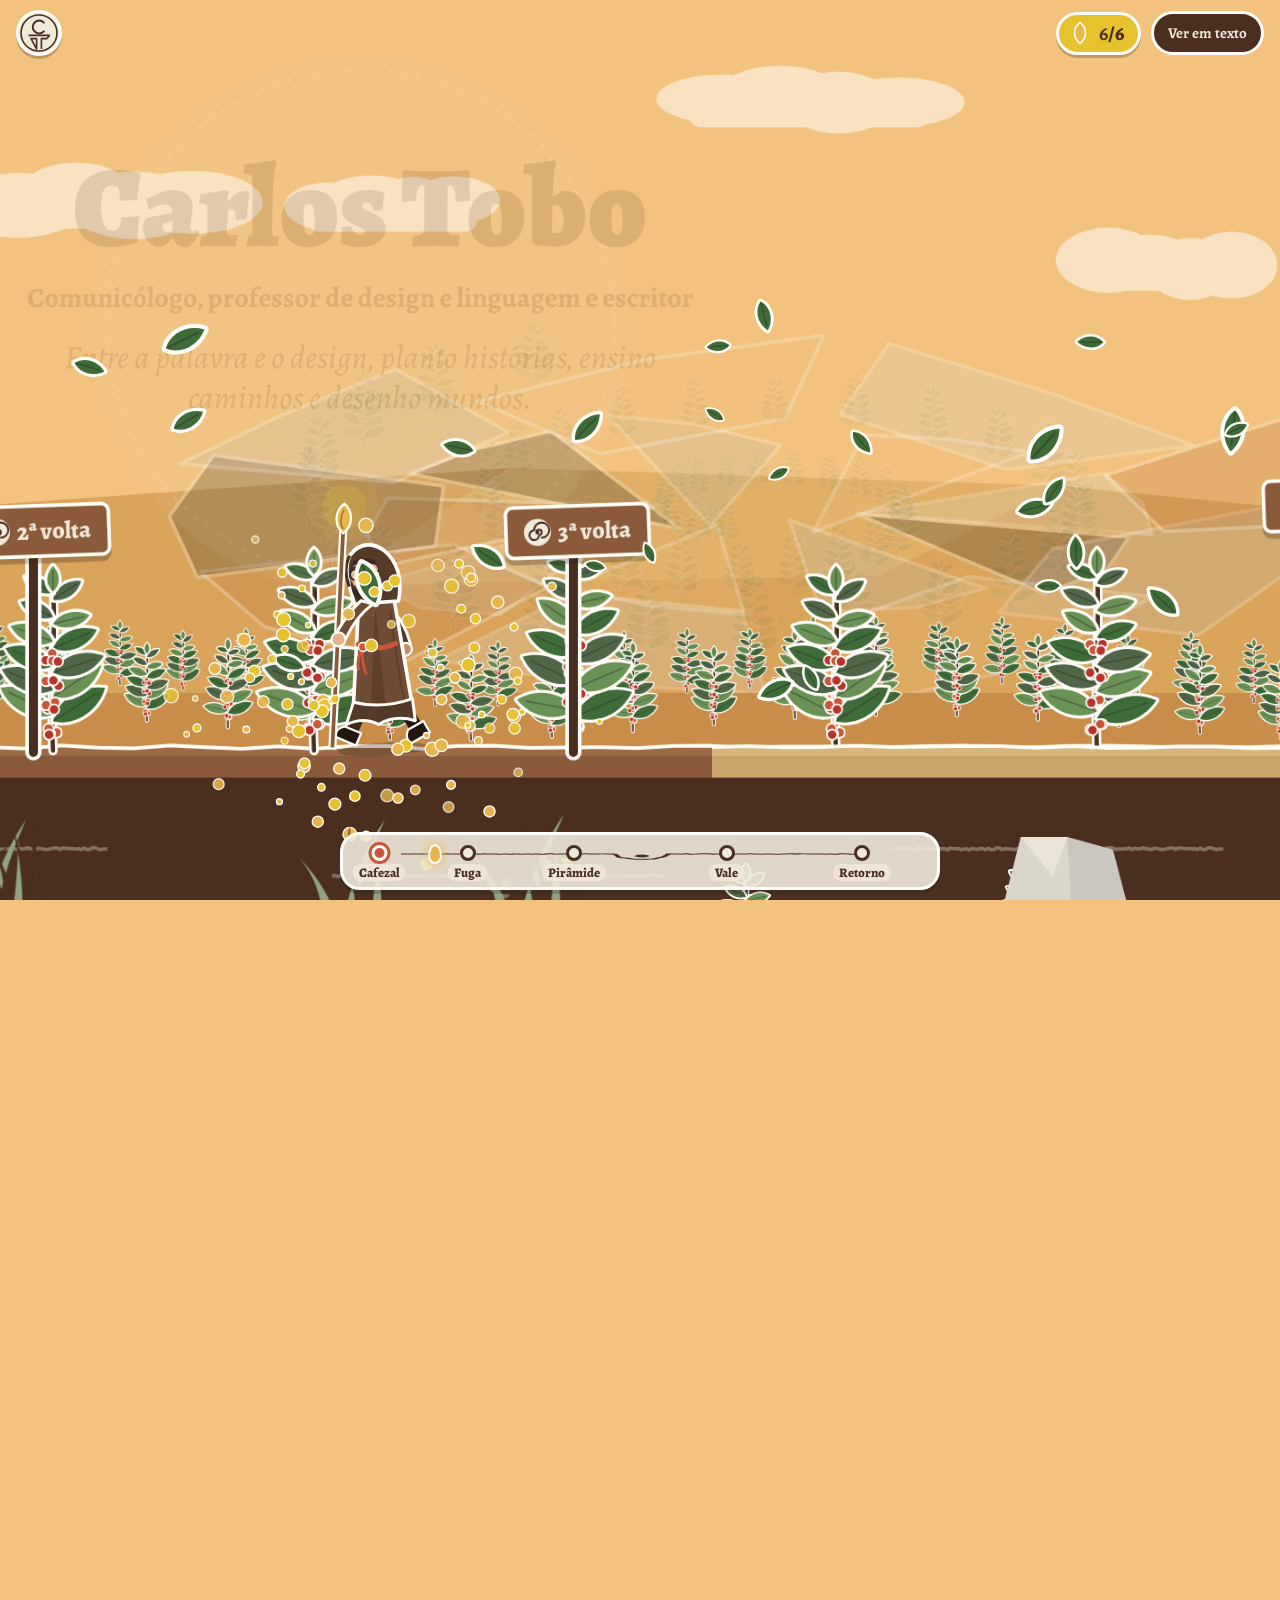
==== index.html @ 2c95c68e "Currículo interativo: A Travessia do Curador Co-Authored-By: Claude Opus 5.5 <noreply@anthropic.com>" ====
<!doctype html>
<html lang="pt-BR">
<head>
<meta charset="utf-8">
<meta name="viewport" content="width=device-width, initial-scale=1, viewport-fit=cover">
<title>Carlos Tobo · A Travessia do Curador</title>
<meta name="description" content="Currículo interativo de Carlos Tobo, comunicólogo, professor de design e linguagem e escritor. Role para atravessar o mundo de O Curador de Sementes.">
<meta property="og:title" content="Carlos Tobo · A Travessia do Curador">
<meta property="og:description" content="Entre a palavra e o design, planto histórias, ensino caminhos e desenho mundos.">
<meta property="og:image" content="img/marca/livro-capa.png">
<meta name="theme-color" content="#F2C27E">
<link rel="icon" href="data:image/svg+xml,%3Csvg xmlns='http://www.w3.org/2000/svg' viewBox='0 0 100 100'%3E%3Ccircle cx='50' cy='50' r='46' fill='%23F1E9DA' stroke='%234A2F20' stroke-width='5'/%3E%3Cpath d='M62 24 A16 16 0 1 0 62 46' fill='none' stroke='%234A2F20' stroke-width='6' stroke-linecap='round'/%3E%3Cpath d='M24 56 L76 56 L70 64 L56 64 L56 90 M44 90 L44 64 L30 64 Z' fill='none' stroke='%234A2F20' stroke-width='5' stroke-linejoin='round'/%3E%3C/svg%3E">
<link rel="preload" href="fontes/Alegreya.ttf" as="font" type="font/ttf" crossorigin>
<link rel="stylesheet" href="css/style.css">
</head>
<body>
<a class="pular" href="texto.html">Pular para a versão em texto do currículo</a>
<div id="defs"></div>

<div id="palco">
  <div class="camada" id="c-nuvens" aria-hidden="true"></div>
  <div class="camada" id="c-espiral" aria-hidden="true"></div>
  <div class="camada" id="c-longe" aria-hidden="true"></div>
  <div class="camada" id="c-ceu-info"></div>
  <div class="camada" id="c-meio" aria-hidden="true"></div>
  <div class="camada" id="c-borboletas" aria-hidden="true"></div>
  <div class="camada" id="c-chao" aria-hidden="true"></div>
  <div class="camada" id="c-info"></div>
  <div id="eremita-caixa" role="img" aria-label="O Eremita: Carlos de capa, barba, óculos e cajado com uma semente que brilha"></div>
  <svg id="particulas" aria-hidden="true" preserveAspectRatio="xMinYMin meet"></svg>
  <div class="camada" id="c-frente" aria-hidden="true"></div>
</div>

<header id="hud">
  <a href="#" id="marca" aria-label="Voltar ao início do caminho"></a>
  <div class="hud-dir">
    <div id="contador" role="status" aria-label="Sementes colhidas: 0 de 6">
      <svg viewBox="0 0 100 100" aria-hidden="true"><path d="M50 10 C76 28 80 66 50 90 C20 66 24 28 50 10Z" fill="#E8B54A" stroke="#fff" stroke-width="6"/></svg>
      <span><b id="cont-n">0</b>/6</span>
    </div>
    <button id="btn-animacao" hidden>Ligar animações</button>
    <a id="btn-texto" href="texto.html">Ver em texto</a>
  </div>
</header>

<div id="placa-fase" aria-hidden="true"><small>Fase 1</small><strong>Cafezal Infinito</strong></div>

<div id="dica" aria-hidden="true">
  <span class="dica-mouse"><span></span></span>
  <span class="dica-texto">role para caminhar</span>
</div>

<nav id="mapa" aria-label="Regiões do caminho">
  <div class="trilho">
    <svg class="mapa-linha" viewBox="0 0 519 94" preserveAspectRatio="none" aria-hidden="true"><use href="#glifo"/></svg>
    <div id="mapa-pontos"></div>
    <span id="mapa-eremita" aria-hidden="true"></span>
  </div>
</nav>

<div id="rolagem"></div>

<dialog id="painel" aria-labelledby="painel-titulo">
  <button class="fechar" aria-label="Fechar">×</button>
  <div id="painel-conteudo"></div>
</dialog>

<noscript><p class="sem-js">Este currículo interativo precisa de JavaScript. <a href="texto.html">Veja a versão em texto</a>.</p></noscript>
<script src="js/vendor/gsap.min.js"></script>
<script type="module" src="js/main.js"></script>
</body>
</html>
---- css/style.css ----
@font-face { font-family: 'Alegreya'; src: url('../fontes/Alegreya.ttf') format('truetype'); font-weight: 400 900; font-display: swap; }
@font-face { font-family: 'Alegreya'; src: url('../fontes/Alegreya-Italic.ttf') format('truetype'); font-weight: 400 900; font-style: italic; font-display: swap; }

:root {
  --terra: #4A2F20; --terra-esc: #2E1D14; --terracota: #C8553A; --osso: #F1E9DA; --salvia: #8FA37E;
  --salvia-esc: #4F6647; --dourado: #E8B54A; --amarelo: #E5C22E; --carvao: #2B2A28; --branco: #FFFDF8; --roxo: #4B2A5A;
  --sombra: 0 6px 0 rgba(46, 29, 20, .28);
  color-scheme: light;
}
* { box-sizing: border-box; }
html { scroll-behavior: auto; }
body { margin: 0; background: #F2C27E; color: var(--terra); font-family: 'Alegreya', Georgia, serif; overflow-x: hidden; -webkit-font-smoothing: antialiased; }
button { font: inherit; color: inherit; }

.pular { position: fixed; left: 12px; top: -60px; z-index: 50; background: var(--terra); color: var(--osso); padding: 10px 14px; border-radius: 10px; }
.pular:focus { top: 12px; }

/* ---------- palco e camadas ---------- */
#palco { position: fixed; inset: 0; overflow: hidden; }
.camada { position: absolute; inset: 0; pointer-events: none; }
.camada .interno { position: absolute; left: 0; top: 0; width: 1px; height: 1000px; transform-origin: 0 0; will-change: transform; }
.pedaco { position: absolute; top: 0; height: 1000px; overflow: visible; }
#c-info, #c-ceu-info { z-index: 2; }
#eremita-caixa { position: absolute; z-index: 3; pointer-events: none; }
#eremita-caixa svg { width: 100%; height: 100%; overflow: visible; }
#particulas { position: absolute; inset: 0; width: 100%; height: 100%; z-index: 4; pointer-events: none; overflow: visible; }
#c-frente { z-index: 5; }
#rolagem { width: 1px; }

.svg-ano { font-family: 'Alegreya', serif; font-weight: 800; }
.svg-texto { font-family: 'Alegreya', serif; font-weight: 700; }
.agua { animation: escorre .8s linear infinite; }
@keyframes escorre { to { stroke-dashoffset: -46; } }
.reflexo { animation: brilha 3s ease-in-out infinite alternate; }
@keyframes brilha { from { opacity: .4; } to { opacity: 1; } }
.sem-halo { animation: pulsa 1.6s ease-in-out infinite; transform-box: fill-box; transform-origin: center; }
@keyframes pulsa { 50% { transform: scale(1.35); opacity: .12; } }

/* ---------- itens do mundo (em unidades: 1px aqui = 1/1000 da altura da tela) ---------- */
.item { position: absolute; pointer-events: auto; text-align: center; display: flex; flex-direction: column; align-items: center; gap: 6px; }
.item strong { font-weight: 800; }
.local { font-style: italic; font-size: 19px; opacity: .85; }

.abertura { pointer-events: none; gap: 0; }
.abertura .nome { margin: 0; font-size: 128px; line-height: .95; font-weight: 900; letter-spacing: -1px; color: var(--terra); }
.abertura .titulo { margin: 18px 0 0; font-size: 31px; font-weight: 700; color: var(--terra); max-width: 760px; }
.abertura .frase { margin: 22px 0 0; font-size: 36px; font-style: italic; line-height: 1.25; max-width: 700px; }
.abertura .pal { display: inline-block; }
.abertura.estreito .nome { font-size: 84px; }
.abertura.estreito .titulo { font-size: 25px; }
.abertura.estreito .frase { font-size: 27px; }

.tabua { display: inline-flex; align-items: center; gap: 8px; background: #8A5A3A; color: var(--osso); border: 4px solid var(--branco); border-radius: 10px; padding: 8px 18px; font-size: 27px; font-weight: 800; box-shadow: var(--sombra); transform: rotate(-2deg); }
.tabua .ico { width: 30px; height: 30px; background: var(--osso); border-radius: 50%; }
.legenda { display: inline-flex; align-items: center; gap: 8px; background: rgba(255, 253, 248, .75); border-radius: 30px; padding: 6px 14px; font-size: 19px; font-weight: 700; }
.legenda .ico { width: 38px; height: 30px; }

.rot-hab { gap: 2px; }
.rot-hab strong { font-size: 23px; line-height: 1.1; background: var(--osso); border: 3px solid var(--branco); border-radius: 14px; padding: 6px 12px; box-shadow: var(--sombra); }
.nivel { font-size: 40px; font-weight: 900; color: var(--terracota); line-height: 1; -webkit-text-stroke: 1px var(--branco); }
.nivel small { font-size: 20px; color: var(--terra); }
.etiqueta { background: var(--amarelo); color: var(--terra); font-size: 17px; font-weight: 800; padding: 4px 10px; border-radius: 20px; border: 3px solid var(--branco); transform: rotate(5deg); display: inline-block; }

.cartao-tempo { position: relative; display: flex; flex-direction: column; gap: 2px; width: 100%; padding: 12px 18px 14px; background: var(--osso); border: 4px solid var(--branco); border-radius: 16px; box-shadow: var(--sombra); cursor: pointer; text-align: left; transition: transform .2s; }
.cartao-tempo:hover, .cartao-tempo:focus-visible { transform: translateY(-4px) rotate(-1deg); }
.cartao-tempo .tipo { font-size: 15px; font-weight: 800; text-transform: uppercase; letter-spacing: 2px; color: var(--terracota); }
.cartao-tempo.formacao .tipo { color: var(--salvia-esc); }
.cartao-tempo strong { font-size: 24px; line-height: 1.12; }
.cartao-tempo .mais { position: absolute; right: -14px; top: -14px; width: 38px; height: 38px; border-radius: 50%; background: var(--terracota); color: var(--branco); border: 3px solid var(--branco); font-size: 28px; font-weight: 800; line-height: 30px; text-align: center; }

.botao-bau { width: 200px; height: 110px; background: transparent; border: 0; cursor: pointer; display: flex; align-items: flex-end; justify-content: center; padding-bottom: 0; }
.botao-bau span { background: var(--terra); color: var(--osso); padding: 4px 12px; border-radius: 20px; border: 3px solid var(--branco); font-size: 19px; font-weight: 800; transform: translateY(46px); }
.botao-bau:hover span, .botao-bau:focus-visible span { background: var(--terracota); }
.rot-bau-titulo { opacity: 0; pointer-events: none; }
.titulo-bau { font-size: 32px; }

.rot-fruto { gap: 4px; }
.fruto { width: 160px; height: 160px; border-radius: 50%; padding: 0; border: 7px solid var(--branco); background: var(--osso); box-shadow: 0 8px 0 rgba(46, 29, 20, .25), 0 0 0 10px rgba(232, 181, 74, .35); cursor: pointer; overflow: hidden; transition: transform .2s; }
.fruto:hover, .fruto:focus-visible { transform: scale(1.06) rotate(-3deg); }
.fruto-img { display: block; width: 100%; height: 100%; }
.fruto img { width: 100%; height: 100%; object-fit: cover; display: block; }
.fruto-nome { font-size: 24px; line-height: 1.1; background: var(--osso); padding: 4px 12px; border-radius: 12px; border: 3px solid var(--branco); }
.rot-fruto .local { background: rgba(255, 253, 248, .7); padding: 1px 10px; border-radius: 10px; }

.titulo-canteiro { font-size: 24px; background: var(--osso); padding: 6px 14px; border-radius: 14px; border: 3px solid var(--branco); box-shadow: var(--sombra); }

.final { display: flex; gap: 34px; align-items: center; text-align: left; }
.final-estreito { flex-direction: column; gap: 14px; text-align: center; }
.capa-livro { border: 6px solid var(--branco); border-radius: 6px; box-shadow: 0 14px 0 rgba(46, 29, 20, .3); transform: rotate(-3deg); }
.final-texto { display: flex; flex-direction: column; gap: 12px; }
.final-estreito .final-texto { align-items: stretch; width: 100%; gap: 9px; }
.frase-livro { margin: 0 0 4px; font-size: 27px; font-style: italic; font-weight: 700; line-height: 1.2; }
.final-estreito .frase-livro { font-size: 21px; }
.final-estreito { gap: 10px; }
.cta { display: flex; align-items: center; gap: 12px; min-height: 58px; padding: 8px 20px 8px 12px; background: var(--terracota); color: var(--branco); text-decoration: none; border: 4px solid var(--branco); border-radius: 16px; box-shadow: var(--sombra); font-size: 23px; font-weight: 800; line-height: 1.05; transition: transform .2s, background .2s; }
.cta svg { width: 38px; height: 38px; flex: none; }
.cta small { display: block; font-size: 16px; font-weight: 600; font-style: italic; opacity: .9; }
.cta:hover, .cta:focus-visible { transform: translateY(-3px) rotate(-1deg); background: #A9432B; }
.cta-insta { background: var(--roxo); }
.cta-insta:hover, .cta-insta:focus-visible { background: #3A1F47; }
.final-estreito .cta { min-height: 54px; font-size: 21px; }

.item button:focus-visible, .item a:focus-visible, #hud a:focus-visible, #mapa button:focus-visible { outline: 4px solid var(--roxo); outline-offset: 4px; }

/* ---------- HUD (em pixels reais) ---------- */
#hud { position: fixed; top: 0; left: 0; right: 0; z-index: 10; display: flex; justify-content: space-between; align-items: center; padding: max(10px, env(safe-area-inset-top)) 16px 10px; pointer-events: none; }
#hud > * { pointer-events: auto; }
#marca { width: 46px; height: 46px; display: block; background: var(--osso); border-radius: 50%; border: 3px solid var(--branco); box-shadow: 0 3px 0 rgba(46, 29, 20, .25); }
#marca svg { width: 100%; height: 100%; display: block; }
.hud-dir { display: flex; gap: 10px; align-items: center; }
#contador { display: flex; align-items: center; gap: 6px; background: var(--osso); border: 3px solid var(--branco); border-radius: 30px; padding: 5px 14px 5px 8px; font-size: 20px; font-weight: 800; box-shadow: 0 3px 0 rgba(46, 29, 20, .25); }
#contador svg { width: 26px; height: 26px; }
#contador.completo { background: var(--amarelo); }
#btn-texto { background: var(--terra); color: var(--osso); text-decoration: none; font-weight: 700; font-size: 15px; padding: 9px 14px; border-radius: 30px; border: 3px solid var(--branco); }
#btn-texto:hover { background: var(--terracota); }
#btn-animacao { background: var(--osso); color: var(--terra); font-weight: 700; font-size: 14px; padding: 8px 12px; border-radius: 30px; border: 3px solid var(--branco); cursor: pointer; }
#btn-animacao:hover { background: var(--amarelo); }
#btn-animacao[hidden] { display: none; }
@media (max-width: 560px) { #btn-animacao { font-size: 12px; padding: 7px 9px; } }

#placa-fase { position: fixed; z-index: 9; top: 72px; left: 50%; translate: -50% 0; background: var(--osso); border: 4px solid var(--branco); border-radius: 14px; padding: 8px 22px; text-align: center; box-shadow: var(--sombra); opacity: 0; pointer-events: none; display: flex; flex-direction: column; }
#placa-fase small { font-size: 14px; text-transform: uppercase; letter-spacing: 3px; font-weight: 800; color: var(--terracota); }
#placa-fase strong { font-size: 24px; font-weight: 900; white-space: nowrap; }

#dica { position: fixed; z-index: 9; left: 50%; bottom: 92px; translate: -50% 0; display: flex; align-items: center; gap: 10px; background: rgba(241, 233, 218, .92); border: 3px solid var(--branco); border-radius: 30px; padding: 8px 16px; font-weight: 700; font-size: 17px; transition: opacity .5s; }
.rolou #dica { opacity: 0; pointer-events: none; }
.dica-mouse { width: 22px; height: 34px; border: 3px solid var(--terra); border-radius: 12px; position: relative; }
.dica-mouse span { position: absolute; left: 50%; top: 5px; width: 4px; height: 8px; margin-left: -2px; background: var(--terracota); border-radius: 2px; animation: roda 1.4s ease-in-out infinite; }
@keyframes roda { 60% { transform: translateY(10px); opacity: 0; } }
@media (pointer: coarse) {
  .dica-mouse { border-radius: 50%; width: 26px; height: 26px; border-color: var(--terra); animation: dedo 1.4s ease-in-out infinite; }
  .dica-mouse span { display: none; }
  .dica-texto::after { content: ''; }
}
@keyframes dedo { 50% { transform: translateY(-10px); } }

#mapa { position: fixed; z-index: 10; left: 50%; bottom: max(10px, env(safe-area-inset-bottom)); translate: -50% 0; width: min(600px, calc(100vw - 24px)); height: 58px; background: rgba(241, 233, 218, .9); border: 3px solid var(--branco); border-radius: 20px; box-shadow: 0 4px 0 rgba(46, 29, 20, .22); }
#mapa .trilho { position: absolute; left: 36px; right: 36px; top: 6px; bottom: 0; }
.mapa-linha { position: absolute; left: 0; right: 0; top: 4px; width: 100%; height: 18px; color: var(--terra); }
#mapa-pontos { position: absolute; inset: 0; }
.ponto { position: absolute; top: 0; translate: -50% 0; background: none; border: 0; padding: 4px 2px; cursor: pointer; display: flex; flex-direction: column; align-items: center; gap: 3px; min-width: 44px; }
.bolinha { width: 16px; height: 16px; border-radius: 50%; background: var(--osso); border: 3px solid var(--terra); }
.ponto.atual .bolinha { background: var(--terracota); border-color: var(--branco); box-shadow: 0 0 0 3px var(--terracota); }
.nome-ponto { font-size: 13px; font-weight: 800; background: rgba(241, 233, 218, .85); padding: 0 6px; border-radius: 8px; }
#mapa-eremita { position: absolute; top: 3px; width: 14px; height: 20px; margin-left: -7px; background: var(--dourado); border: 2px solid var(--branco); border-radius: 50% 50% 50% 50% / 60% 60% 40% 40%; pointer-events: none; box-shadow: 0 0 10px var(--dourado); }

/* ---------- painel ---------- */
dialog#painel { width: min(760px, 94vw); max-height: 88vh; padding: 26px 24px 28px; border: 6px solid var(--branco); border-radius: 20px; background: var(--osso); color: var(--terra); box-shadow: 0 14px 0 rgba(46, 29, 20, .35); overflow: auto; }
dialog#painel::backdrop { background: rgba(46, 29, 20, .62); }
.fechar { position: sticky; top: 0; float: right; width: 46px; height: 46px; border-radius: 50%; background: var(--terra); color: var(--osso); border: 3px solid var(--branco); font-size: 30px; line-height: 1; cursor: pointer; margin: -10px -8px 0 10px; z-index: 2; }
.fechar:hover, .fechar:focus-visible { background: var(--terracota); outline: none; box-shadow: 0 0 0 3px var(--roxo); }
.painel-cat { margin: 0; font-size: 14px; font-weight: 800; text-transform: uppercase; letter-spacing: 2px; color: var(--terracota); }
#painel h2 { margin: 4px 0 10px; font-size: clamp(26px, 5vw, 36px); line-height: 1.08; font-weight: 900; }
.painel-local { margin: -4px 0 12px; font-style: italic; font-size: 19px; }
.painel-texto { font-size: 19px; line-height: 1.45; }
.painel-lista { padding-left: 20px; font-size: 18px; line-height: 1.45; }
.painel-lista li { margin-bottom: 6px; }
.galeria-grande { margin: 8px 0 10px; background: var(--terra); border-radius: 12px; overflow: hidden; border: 4px solid var(--branco); display: flex; justify-content: center; }
.galeria-grande img { width: 100%; max-height: 52vh; object-fit: contain; display: block; }
.galeria-grande.vertical img { width: auto; max-width: 100%; }
.galeria-grande.janela { border: 10px solid var(--carvao); box-shadow: inset 0 0 0 4px var(--branco); border-radius: 18px; }
.galeria-mini { display: flex; gap: 8px; flex-wrap: wrap; }
.galeria-mini button { width: 74px; height: 56px; padding: 0; border: 3px solid var(--branco); border-radius: 8px; overflow: hidden; cursor: pointer; opacity: .65; background: var(--terra); }
.galeria-mini button[aria-pressed="true"], .galeria-mini button:hover { opacity: 1; box-shadow: 0 0 0 3px var(--terracota); }
.galeria-mini img { width: 100%; height: 100%; object-fit: cover; display: block; }
#painel .cta { display: inline-flex; margin-top: 4px; font-size: 20px; }

.barras { display: flex; flex-direction: column; gap: 9px; margin: 10px 0 4px; }
.barra { display: grid; grid-template-columns: minmax(150px, 210px) 1fr auto; gap: 10px; align-items: center; font-size: 16px; font-weight: 700; }
.barra-nome { display: flex; align-items: center; gap: 6px; }
.barra-nome svg { width: 26px; height: 26px; flex: none; }
.barra-trilho { height: 16px; background: rgba(74, 47, 32, .12); border-radius: 10px; overflow: hidden; }
.barra-valor { display: block; height: 100%; border-radius: 10px; }
.barra-num { font-weight: 900; font-size: 18px; min-width: 70px; }
.barra-num small { font-weight: 600; font-size: 13px; margin-left: 6px; opacity: .8; }
.nota-barras { font-size: 14px; font-style: italic; opacity: .8; margin: 2px 0 16px; }
.periodo { border-top: 2px dashed rgba(74, 47, 32, .3); padding: 10px 0; }
.periodo summary { cursor: pointer; font-size: 18px; }
.periodo summary span { opacity: .7; }
.periodo ul { list-style: none; padding: 0; margin: 10px 0 0; display: flex; flex-direction: column; gap: 6px; font-size: 16px; }
.periodo li { display: flex; gap: 8px; align-items: baseline; flex-wrap: wrap; }
.periodo li small { opacity: .7; font-style: italic; }
.ponto-area { width: 11px; height: 11px; border-radius: 50%; flex: none; border: 2px solid var(--branco); transform: translateY(1px); }
@media (max-width: 560px) {
  .barra { grid-template-columns: 1fr auto; }
  .barra-trilho { grid-column: 1 / -1; grid-row: 2; }
  #btn-texto { font-size: 13px; padding: 8px 11px; }
  #placa-fase strong { font-size: 20px; }
}

.sem-js { position: fixed; inset: auto 16px 16px; background: var(--osso); padding: 16px; border-radius: 12px; z-index: 99; }

/* a classe .reduzido vem do JS: segue o sistema, ou a escolha feita no botão do HUD */
.reduzido .agua, .reduzido .reflexo, .reduzido .sem-halo, .reduzido .dica-mouse, .reduzido .dica-mouse span { animation: none; }
.reduzido .cartao-tempo, .reduzido .fruto, .reduzido .cta { transition: none; }
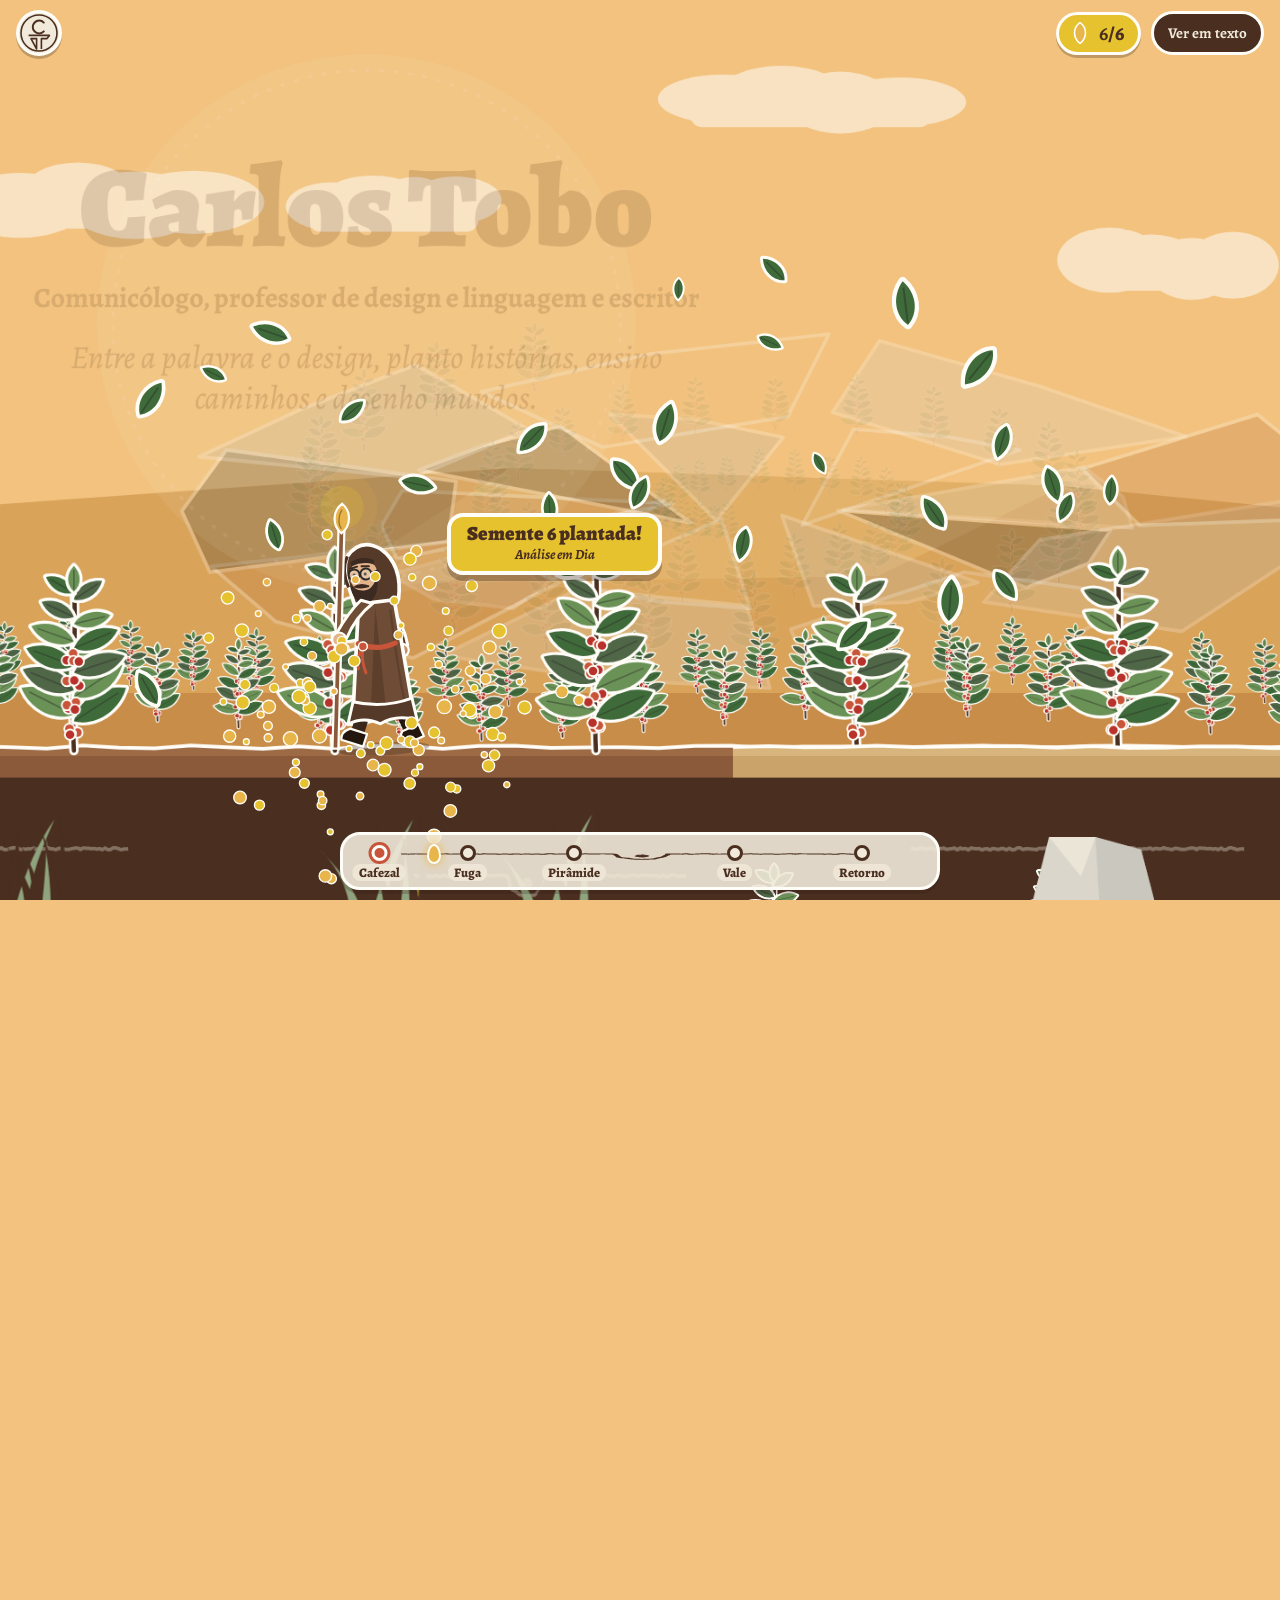
==== commit 88524c35: "Carrossel nos projetos, cursos no baú, avisos de sementes e formulário - Insígnias do baú mostram os" ====
--- a/index.html
+++ b/index.html
@@ -60,6 +60,8 @@
 
 <div id="rolagem"></div>
 
+<div id="tip-cursos" role="tooltip" hidden></div>
+
 <dialog id="painel" aria-labelledby="painel-titulo">
   <button class="fechar" aria-label="Fechar">×</button>
   <div id="painel-conteudo"></div>
--- a/css/style.css
+++ b/css/style.css
@@ -98,7 +98,26 @@
 .cta:hover, .cta:focus-visible { transform: translateY(-3px) rotate(-1deg); background: #A9432B; }
 .cta-insta { background: var(--roxo); }
 .cta-insta:hover, .cta-insta:focus-visible { background: #3A1F47; }
-.final-estreito .cta { min-height: 54px; font-size: 21px; }
+.final-estreito .cta { min-height: 52px; font-size: 20px; padding-top: 5px; padding-bottom: 5px; }
+.final-estreito .final-texto { gap: 7px; }
+.final-estreito .cta { text-align: left; }
+.cta-msg[hidden] { display: none; }
+.cta-msg { background: var(--salvia-esc); cursor: pointer; text-align: left; font-family: inherit; }
+.cta-msg:hover, .cta-msg:focus-visible { background: #3B4E35; }
+
+/* ---------- formulário de mensagem ---------- */
+.form-contato { display: flex; flex-direction: column; gap: 12px; margin-top: 6px; }
+.form-contato label { display: flex; flex-direction: column; gap: 4px; font-weight: 800; font-size: 17px; }
+.form-contato label small { font-weight: 600; font-style: italic; opacity: .75; }
+.form-contato input, .form-contato textarea { font: inherit; font-size: 17px; font-weight: 400; color: var(--terra); background: var(--branco); border: 3px solid rgba(74, 47, 32, .25); border-radius: 12px; padding: 10px 12px; }
+.form-contato textarea { resize: vertical; min-height: 120px; }
+.form-contato input:focus, .form-contato textarea:focus { outline: none; border-color: var(--terracota); box-shadow: 0 0 0 3px rgba(200, 85, 58, .25); }
+.form-contato .cta { align-self: flex-start; border: 4px solid var(--branco); cursor: pointer; font-family: inherit; }
+.form-contato .cta:disabled { opacity: .6; cursor: wait; }
+.armadilha { position: absolute; left: -9999px; width: 1px; height: 1px; opacity: 0; }
+.form-status { margin: 0; min-height: 1.4em; font-size: 16px; font-weight: 700; }
+.form-status.ok { color: var(--salvia-esc); }
+.form-status.erro { color: #A9432B; }
 
 .item button:focus-visible, .item a:focus-visible, #hud a:focus-visible, #mapa button:focus-visible { outline: 4px solid var(--roxo); outline-offset: 4px; }
 
@@ -147,6 +166,14 @@
 /* ---------- painel ---------- */
 dialog#painel { width: min(760px, 94vw); max-height: 88vh; padding: 26px 24px 28px; border: 6px solid var(--branco); border-radius: 20px; background: var(--osso); color: var(--terra); box-shadow: 0 14px 0 rgba(46, 29, 20, .35); overflow: auto; }
 dialog#painel::backdrop { background: rgba(46, 29, 20, .62); }
+dialog#painel[open] { animation: abre-painel .35s cubic-bezier(.2, .8, .3, 1); }
+@keyframes abre-painel { from { opacity: 0; transform: translateY(30px) scale(.96); } }
+.reduzido dialog#painel[open] { animation: none; }
+
+/* aviso "Semente N plantada" que sobe quando o Eremita colhe */
+.aviso-semente { position: fixed; z-index: 8; left: 0; top: 0; pointer-events: none; display: flex; flex-direction: column; align-items: center; background: var(--amarelo); color: var(--terra); border: 4px solid var(--branco); border-radius: 16px; padding: 6px 16px 7px; box-shadow: 0 6px 0 rgba(46, 29, 20, .3); white-space: nowrap; }
+.aviso-semente strong { font-size: 20px; font-weight: 900; line-height: 1.1; }
+.aviso-semente span { font-size: 14px; font-style: italic; font-weight: 700; }
 .fechar { position: sticky; top: 0; float: right; width: 46px; height: 46px; border-radius: 50%; background: var(--terra); color: var(--osso); border: 3px solid var(--branco); font-size: 30px; line-height: 1; cursor: pointer; margin: -10px -8px 0 10px; z-index: 2; }
 .fechar:hover, .fechar:focus-visible { background: var(--terracota); outline: none; box-shadow: 0 0 0 3px var(--roxo); }
 .painel-cat { margin: 0; font-size: 14px; font-weight: 800; text-transform: uppercase; letter-spacing: 2px; color: var(--terracota); }
@@ -155,6 +182,46 @@
 .painel-texto { font-size: 19px; line-height: 1.45; }
 .painel-lista { padding-left: 20px; font-size: 18px; line-height: 1.45; }
 .painel-lista li { margin-bottom: 6px; }
+/* ---------- insígnias do baú e a dica com os cursos ---------- */
+.rot-insignia { visibility: hidden; }
+.insignia-btn { width: 92px; height: 92px; border-radius: 50%; border: 0; padding: 0; background: transparent; cursor: pointer; transition: transform .15s, box-shadow .15s; }
+.insignia-btn:hover, .insignia-btn:focus-visible { box-shadow: 0 0 0 6px var(--amarelo); transform: scale(1.04); outline: none; }
+#tip-cursos { position: fixed; left: 0; top: 0; z-index: 30; width: min(380px, calc(100vw - 20px)); max-height: 70vh; overflow: auto; background: var(--osso); color: var(--terra); border: 4px solid var(--branco); border-top: 10px solid var(--cor-area, var(--terracota)); border-radius: 14px; padding: 10px 14px 10px; box-shadow: 0 8px 0 rgba(46, 29, 20, .3); pointer-events: none; font-size: 14px; line-height: 1.3; }
+#tip-cursos[hidden] { display: none; }
+#tip-cursos strong { display: block; font-size: 18px; margin-bottom: 6px; }
+#tip-cursos strong span { color: var(--cor-area); }
+#tip-cursos ul { margin: 0; padding-left: 16px; }
+#tip-cursos li { margin-bottom: 3px; }
+#tip-cursos li small { margin-left: 5px; opacity: .65; font-style: italic; }
+#tip-cursos ul.duas { columns: 2; column-gap: 18px; font-size: 13px; }
+#tip-cursos ul.duas li { break-inside: avoid; }
+#tip-cursos em { display: block; margin-top: 6px; font-size: 12px; opacity: .75; }
+@media (min-width: 700px) { #tip-cursos:has(ul.duas) { width: min(560px, calc(100vw - 20px)); } }
+@media (max-width: 699px) { #tip-cursos ul.duas { columns: 1; } }
+.area-escolhida { background: rgba(255, 253, 248, .7); border-left: 8px solid var(--cor-area); border-radius: 10px; padding: 8px 14px; margin: 6px 0 14px; }
+.area-escolhida h3 { margin: 4px 0 6px; font-size: 22px; }
+.area-escolhida ul { margin: 0; padding-left: 18px; font-size: 16px; }
+.area-escolhida li small { margin-left: 6px; opacity: .7; font-style: italic; }
+
+/* ---------- carrossel dos projetos ---------- */
+.carrossel { margin: 8px 0 10px; border: 4px solid var(--branco); border-radius: 14px; overflow: hidden; background: var(--terra); }
+.carrossel.janela { border: 10px solid var(--carvao); box-shadow: inset 0 0 0 3px var(--branco); border-radius: 18px; }
+.carrossel-palco { position: relative; height: min(52vh, 440px); overflow: hidden; touch-action: pan-y; }
+.slide { position: absolute; inset: 0; margin: 0; opacity: 0; transition: opacity .9s ease; display: flex; align-items: center; justify-content: center; }
+.slide.ativo { opacity: 1; z-index: 1; }
+.slide-fundo { position: absolute; inset: -30px; background-size: cover; background-position: center; filter: blur(22px) brightness(.55); }
+.slide img { position: relative; max-width: 100%; max-height: 100%; width: auto; height: auto; object-fit: contain; display: block; transform: scale(1); transition: transform 5s ease-out; }
+.slide.ativo img { transform: scale(1.03); }
+.reduzido .slide, .reduzido .slide img { transition: none; }
+.reduzido .slide.ativo img { transform: none; }
+.carrossel-ant, .carrossel-prox { position: absolute; z-index: 3; top: 50%; translate: 0 -50%; width: 44px; height: 44px; border-radius: 50%; border: 3px solid var(--branco); background: rgba(46, 29, 20, .65); color: var(--osso); font-size: 30px; line-height: 1; cursor: pointer; opacity: .85; }
+.carrossel-ant { left: 10px; } .carrossel-prox { right: 10px; }
+.carrossel-ant:hover, .carrossel-prox:hover, .carrossel-ant:focus-visible, .carrossel-prox:focus-visible { background: var(--terracota); opacity: 1; outline: none; }
+.carrossel-contagem { position: absolute; z-index: 3; right: 12px; bottom: 10px; background: rgba(46, 29, 20, .7); color: var(--osso); font-size: 14px; font-weight: 700; padding: 2px 10px; border-radius: 12px; }
+.carrossel-barra { height: 5px; background: rgba(241, 233, 218, .25); }
+.carrossel-barra span { display: block; height: 100%; background: var(--dourado); transform-origin: 0 50%; transform: scaleX(0); }
+.pausado .carrossel-barra span { background: var(--pedra, #BDBCB5); }
+
 .galeria-grande { margin: 8px 0 10px; background: var(--terra); border-radius: 12px; overflow: hidden; border: 4px solid var(--branco); display: flex; justify-content: center; }
 .galeria-grande img { width: 100%; max-height: 52vh; object-fit: contain; display: block; }
 .galeria-grande.vertical img { width: auto; max-width: 100%; }
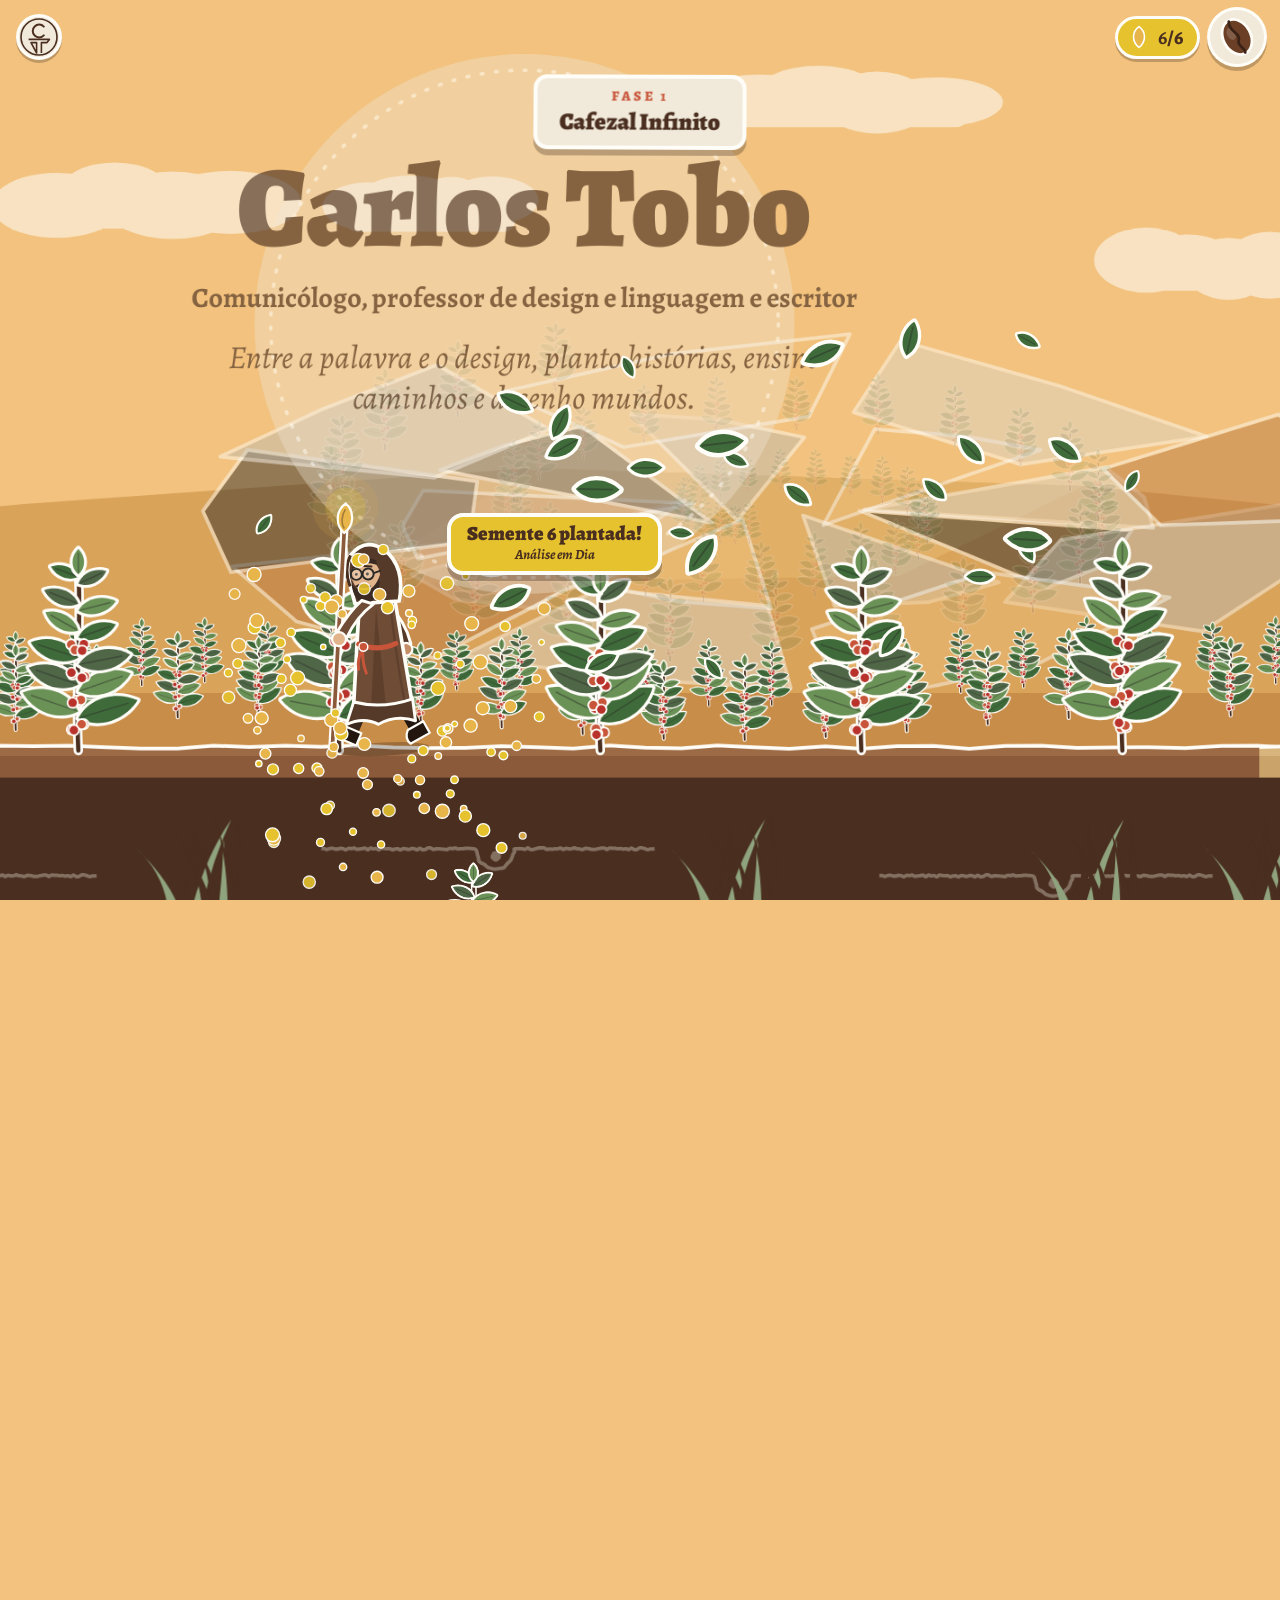
==== commit 3285b440: "Menu de grãos de café, xícara para voltar ao início e correções - Menu flutuante: um grão de café no" ====
--- a/index.html
+++ b/index.html
@@ -39,7 +39,12 @@
       <span><b id="cont-n">0</b>/6</span>
     </div>
     <button id="btn-animacao" hidden>Ligar animações</button>
-    <a id="btn-texto" href="texto.html">Ver em texto</a>
+    <nav id="menu-grao" aria-label="Seções do caminho">
+      <button id="grao-btn" aria-expanded="false" aria-controls="grao-lista" aria-label="Abrir menu de seções">
+        <svg viewBox="0 0 100 100" aria-hidden="true"><g transform="rotate(-28 50 50)"><ellipse cx="50" cy="50" rx="30" ry="40" fill="#6B3F26" stroke="#FFFDF8" stroke-width="6"/><ellipse cx="42" cy="38" rx="9" ry="14" fill="#fff" opacity=".16"/><path d="M50 12 C38 30 62 46 50 58 C40 68 56 80 50 88" fill="none" stroke="#3A2217" stroke-width="6" stroke-linecap="round"/></g></svg>
+      </button>
+      <ul id="grao-lista"></ul>
+    </nav>
   </div>
 </header>
 
@@ -49,14 +54,6 @@
   <span class="dica-mouse"><span></span></span>
   <span class="dica-texto">role para caminhar</span>
 </div>
-
-<nav id="mapa" aria-label="Regiões do caminho">
-  <div class="trilho">
-    <svg class="mapa-linha" viewBox="0 0 519 94" preserveAspectRatio="none" aria-hidden="true"><use href="#glifo"/></svg>
-    <div id="mapa-pontos"></div>
-    <span id="mapa-eremita" aria-hidden="true"></span>
-  </div>
-</nav>
 
 <div id="rolagem"></div>
 
--- a/css/style.css
+++ b/css/style.css
@@ -11,6 +11,20 @@
 html { scroll-behavior: auto; }
 body { margin: 0; background: #F2C27E; color: var(--terra); font-family: 'Alegreya', Georgia, serif; overflow-x: hidden; -webkit-font-smoothing: antialiased; }
 button { font: inherit; color: inherit; }
+
+/* ---------- barras de rolagem na identidade do site ---------- */
+html { scrollbar-color: var(--terracota) rgba(241, 233, 218, .6); }            /* Firefox */
+#painel, #tip-cursos, .texto-rolagem { scrollbar-color: var(--salvia-esc) rgba(74, 47, 32, .12); }
+::-webkit-scrollbar { width: 14px; height: 14px; }
+::-webkit-scrollbar-track { background: rgba(241, 233, 218, .55); border-radius: 10px; }
+::-webkit-scrollbar-thumb { background: var(--terracota); border: 3px solid var(--osso); border-radius: 10px; min-height: 48px; }
+::-webkit-scrollbar-thumb:hover { background: #A9432B; }
+::-webkit-scrollbar-thumb:active { background: var(--terra); }
+::-webkit-scrollbar-corner { background: transparent; }
+#painel::-webkit-scrollbar, #tip-cursos::-webkit-scrollbar { width: 12px; }
+#painel::-webkit-scrollbar-track, #tip-cursos::-webkit-scrollbar-track { background: rgba(74, 47, 32, .1); border-radius: 10px; margin: 14px 0; }
+#painel::-webkit-scrollbar-thumb, #tip-cursos::-webkit-scrollbar-thumb { background: var(--salvia-esc); border: 3px solid var(--osso); border-radius: 10px; }
+#painel::-webkit-scrollbar-thumb:hover, #tip-cursos::-webkit-scrollbar-thumb:hover { background: #3B4E35; }
 
 .pular { position: fixed; left: 12px; top: -60px; z-index: 50; background: var(--terra); color: var(--osso); padding: 10px 14px; border-radius: 10px; }
 .pular:focus { top: 12px; }
@@ -107,6 +121,22 @@
 
 /* ---------- formulário de mensagem ---------- */
 .form-contato { display: flex; flex-direction: column; gap: 12px; margin-top: 6px; }
+/* no cenário: cartão de papel osso preso na paisagem (tamanhos em unidades do mundo) */
+.rot-form { pointer-events: auto; }
+.form-final { width: 100%; margin: 0; gap: 10px; text-align: left; background: var(--osso); border: 5px solid var(--branco); border-radius: 18px; padding: 16px 20px 14px; box-shadow: 0 10px 0 rgba(46, 29, 20, .28); }
+.form-final h2 { margin: 0; font-size: 34px; line-height: 1; font-weight: 900; }
+.form-final .painel-cat { font-size: 15px; }
+.form-final .form-intro { margin: 0; font-size: 19px; font-style: italic; line-height: 1.3; }
+.form-final label { font-size: 19px; }
+.form-final input, .form-final textarea { font-size: 20px; padding: 8px 12px; }   /* 20 unidades: no celular fica >= 16px e o iPhone não dá zoom */
+.form-final textarea { min-height: 0; }
+.form-final .cta { font-size: 22px; min-height: 52px; }
+.form-final .form-status { font-size: 17px; }
+.form-final.estreito { padding: 12px 16px 10px; gap: 7px; }
+.form-final.estreito h2 { font-size: 30px; }
+.form-final.estreito label { font-size: 18px; gap: 2px; }
+.form-final.estreito input, .form-final.estreito textarea { padding: 6px 10px; }
+.form-final.estreito .cta { min-height: 48px; }
 .form-contato label { display: flex; flex-direction: column; gap: 4px; font-weight: 800; font-size: 17px; }
 .form-contato label small { font-weight: 600; font-style: italic; opacity: .75; }
 .form-contato input, .form-contato textarea { font: inherit; font-size: 17px; font-weight: 400; color: var(--terra); background: var(--branco); border: 3px solid rgba(74, 47, 32, .25); border-radius: 12px; padding: 10px 12px; }
@@ -119,7 +149,7 @@
 .form-status.ok { color: var(--salvia-esc); }
 .form-status.erro { color: #A9432B; }
 
-.item button:focus-visible, .item a:focus-visible, #hud a:focus-visible, #mapa button:focus-visible { outline: 4px solid var(--roxo); outline-offset: 4px; }
+.item button:focus-visible, .item a:focus-visible, #hud a:focus-visible { outline: 4px solid var(--roxo); outline-offset: 4px; }
 
 /* ---------- HUD (em pixels reais) ---------- */
 #hud { position: fixed; top: 0; left: 0; right: 0; z-index: 10; display: flex; justify-content: space-between; align-items: center; padding: max(10px, env(safe-area-inset-top)) 16px 10px; pointer-events: none; }
@@ -137,11 +167,47 @@
 #btn-animacao[hidden] { display: none; }
 @media (max-width: 560px) { #btn-animacao { font-size: 12px; padding: 7px 9px; } }
 
+/* ---------- menu de grãos de café ---------- */
+#menu-grao { position: relative; }
+#grao-btn { width: 54px; height: 54px; padding: 0; border: 0; border-radius: 50%; background: var(--osso); box-shadow: 0 0 0 3px var(--branco), 0 4px 0 3px rgba(46, 29, 20, .25); cursor: pointer; display: grid; place-items: center; transition: transform .3s; }
+#grao-btn svg { width: 46px; height: 46px; transition: transform .45s cubic-bezier(.3, 1.6, .5, 1); }
+#menu-grao.aberto #grao-btn svg { transform: rotate(160deg) scale(1.08); }
+#grao-btn:focus-visible { outline: 4px solid var(--roxo); outline-offset: 4px; }
+#grao-lista { position: absolute; right: 0; top: 62px; margin: 0; padding: 4px 0 0; list-style: none; display: flex; flex-direction: column; align-items: flex-end; gap: 6px; pointer-events: none; }
+#menu-grao.aberto #grao-lista { pointer-events: auto; }
+#grao-lista li { opacity: 0; transform: translateY(-26px) rotate(-40deg) scale(.4); transform-origin: right center; transition: opacity .2s, transform .35s cubic-bezier(.3, 1.5, .5, 1); transition-delay: calc(var(--i) * 35ms); }
+#menu-grao.aberto #grao-lista li { opacity: 1; transform: none; }
+#grao-lista button, #grao-lista a { display: flex; align-items: center; gap: 6px; padding: 0; border: 0; background: none; cursor: pointer; text-decoration: none; color: var(--terra); font: inherit; }
+.grao-nome { background: var(--osso); border: 3px solid var(--branco); border-radius: 20px; padding: 4px 12px; font-weight: 800; font-size: 15px; white-space: nowrap; box-shadow: 0 3px 0 rgba(46, 29, 20, .22); transition: background .15s; }
+.grao-mini { width: 40px; height: 40px; display: grid; place-items: center; transition: transform .2s; }
+.grao-mini svg { width: 40px; height: 40px; }
+#grao-lista .atual .grao-nome { background: var(--terracota); color: var(--branco); }
+#grao-lista button:hover .grao-nome, #grao-lista a:hover .grao-nome, #grao-lista button:focus-visible .grao-nome, #grao-lista a:focus-visible .grao-nome { background: var(--amarelo); }
+#grao-lista button:hover .grao-mini, #grao-lista a:hover .grao-mini, #grao-lista :focus-visible .grao-mini { transform: rotate(25deg) scale(1.15); }
+#grao-lista :focus-visible { outline: none; }
+#grao-lista :focus-visible .grao-nome { outline: 3px solid var(--roxo); outline-offset: 2px; }
+.reduzido #grao-lista li, .reduzido #grao-btn svg { transition: opacity .15s; }
+
+/* ---------- xícara de café: volta ao início ---------- */
+.rot-xicara { gap: 0; }
+.xicara { width: 150px; padding: 0; border: 0; background: none; cursor: pointer; display: flex; flex-direction: column; align-items: center; gap: 2px; color: var(--terra); font: inherit; }
+.xicara svg { width: 120px; height: 128px; transition: transform .25s; transform-origin: 50% 100%; }
+.xicara span { background: var(--osso); border: 3px solid var(--branco); border-radius: 16px; padding: 2px 12px; font-size: 18px; font-weight: 800; box-shadow: 0 4px 0 rgba(46, 29, 20, .22); white-space: nowrap; }
+.xicara:hover svg, .xicara:focus-visible svg { transform: rotate(-8deg) scale(1.06); }
+.xicara:hover span, .xicara:focus-visible span { background: var(--amarelo); }
+.xicara:focus-visible { outline: none; }
+.xicara:focus-visible span { outline: 3px solid var(--roxo); outline-offset: 2px; }
+.vapor path { animation: vapor 2.4s ease-in-out infinite; }
+.vapor path:nth-child(2) { animation-delay: .5s; }
+.vapor path:nth-child(3) { animation-delay: 1s; }
+@keyframes vapor { 0% { opacity: 0; transform: translateY(8px); } 40% { opacity: .9; } 100% { opacity: 0; transform: translateY(-10px); } }
+.reduzido .vapor path { animation: none; }
+
 #placa-fase { position: fixed; z-index: 9; top: 72px; left: 50%; translate: -50% 0; background: var(--osso); border: 4px solid var(--branco); border-radius: 14px; padding: 8px 22px; text-align: center; box-shadow: var(--sombra); opacity: 0; pointer-events: none; display: flex; flex-direction: column; }
 #placa-fase small { font-size: 14px; text-transform: uppercase; letter-spacing: 3px; font-weight: 800; color: var(--terracota); }
 #placa-fase strong { font-size: 24px; font-weight: 900; white-space: nowrap; }
 
-#dica { position: fixed; z-index: 9; left: 50%; bottom: 92px; translate: -50% 0; display: flex; align-items: center; gap: 10px; background: rgba(241, 233, 218, .92); border: 3px solid var(--branco); border-radius: 30px; padding: 8px 16px; font-weight: 700; font-size: 17px; transition: opacity .5s; }
+#dica { position: fixed; z-index: 9; left: 50%; bottom: max(24px, env(safe-area-inset-bottom)); translate: -50% 0; display: flex; align-items: center; gap: 10px; background: rgba(241, 233, 218, .92); border: 3px solid var(--branco); border-radius: 30px; padding: 8px 16px; font-weight: 700; font-size: 17px; transition: opacity .5s; }
 .rolou #dica { opacity: 0; pointer-events: none; }
 .dica-mouse { width: 22px; height: 34px; border: 3px solid var(--terra); border-radius: 12px; position: relative; }
 .dica-mouse span { position: absolute; left: 50%; top: 5px; width: 4px; height: 8px; margin-left: -2px; background: var(--terracota); border-radius: 2px; animation: roda 1.4s ease-in-out infinite; }
@@ -153,15 +219,6 @@
 }
 @keyframes dedo { 50% { transform: translateY(-10px); } }
 
-#mapa { position: fixed; z-index: 10; left: 50%; bottom: max(10px, env(safe-area-inset-bottom)); translate: -50% 0; width: min(600px, calc(100vw - 24px)); height: 58px; background: rgba(241, 233, 218, .9); border: 3px solid var(--branco); border-radius: 20px; box-shadow: 0 4px 0 rgba(46, 29, 20, .22); }
-#mapa .trilho { position: absolute; left: 36px; right: 36px; top: 6px; bottom: 0; }
-.mapa-linha { position: absolute; left: 0; right: 0; top: 4px; width: 100%; height: 18px; color: var(--terra); }
-#mapa-pontos { position: absolute; inset: 0; }
-.ponto { position: absolute; top: 0; translate: -50% 0; background: none; border: 0; padding: 4px 2px; cursor: pointer; display: flex; flex-direction: column; align-items: center; gap: 3px; min-width: 44px; }
-.bolinha { width: 16px; height: 16px; border-radius: 50%; background: var(--osso); border: 3px solid var(--terra); }
-.ponto.atual .bolinha { background: var(--terracota); border-color: var(--branco); box-shadow: 0 0 0 3px var(--terracota); }
-.nome-ponto { font-size: 13px; font-weight: 800; background: rgba(241, 233, 218, .85); padding: 0 6px; border-radius: 8px; }
-#mapa-eremita { position: absolute; top: 3px; width: 14px; height: 20px; margin-left: -7px; background: var(--dourado); border: 2px solid var(--branco); border-radius: 50% 50% 50% 50% / 60% 60% 40% 40%; pointer-events: none; box-shadow: 0 0 10px var(--dourado); }
 
 /* ---------- painel ---------- */
 dialog#painel { width: min(760px, 94vw); max-height: 88vh; padding: 26px 24px 28px; border: 6px solid var(--branco); border-radius: 20px; background: var(--osso); color: var(--terra); box-shadow: 0 14px 0 rgba(46, 29, 20, .35); overflow: auto; }
@@ -247,7 +304,6 @@
 .periodo ul { list-style: none; padding: 0; margin: 10px 0 0; display: flex; flex-direction: column; gap: 6px; font-size: 16px; }
 .periodo li { display: flex; gap: 8px; align-items: baseline; flex-wrap: wrap; }
 .periodo li small { opacity: .7; font-style: italic; }
-.ponto-area { width: 11px; height: 11px; border-radius: 50%; flex: none; border: 2px solid var(--branco); transform: translateY(1px); }
 @media (max-width: 560px) {
   .barra { grid-template-columns: 1fr auto; }
   .barra-trilho { grid-column: 1 / -1; grid-row: 2; }
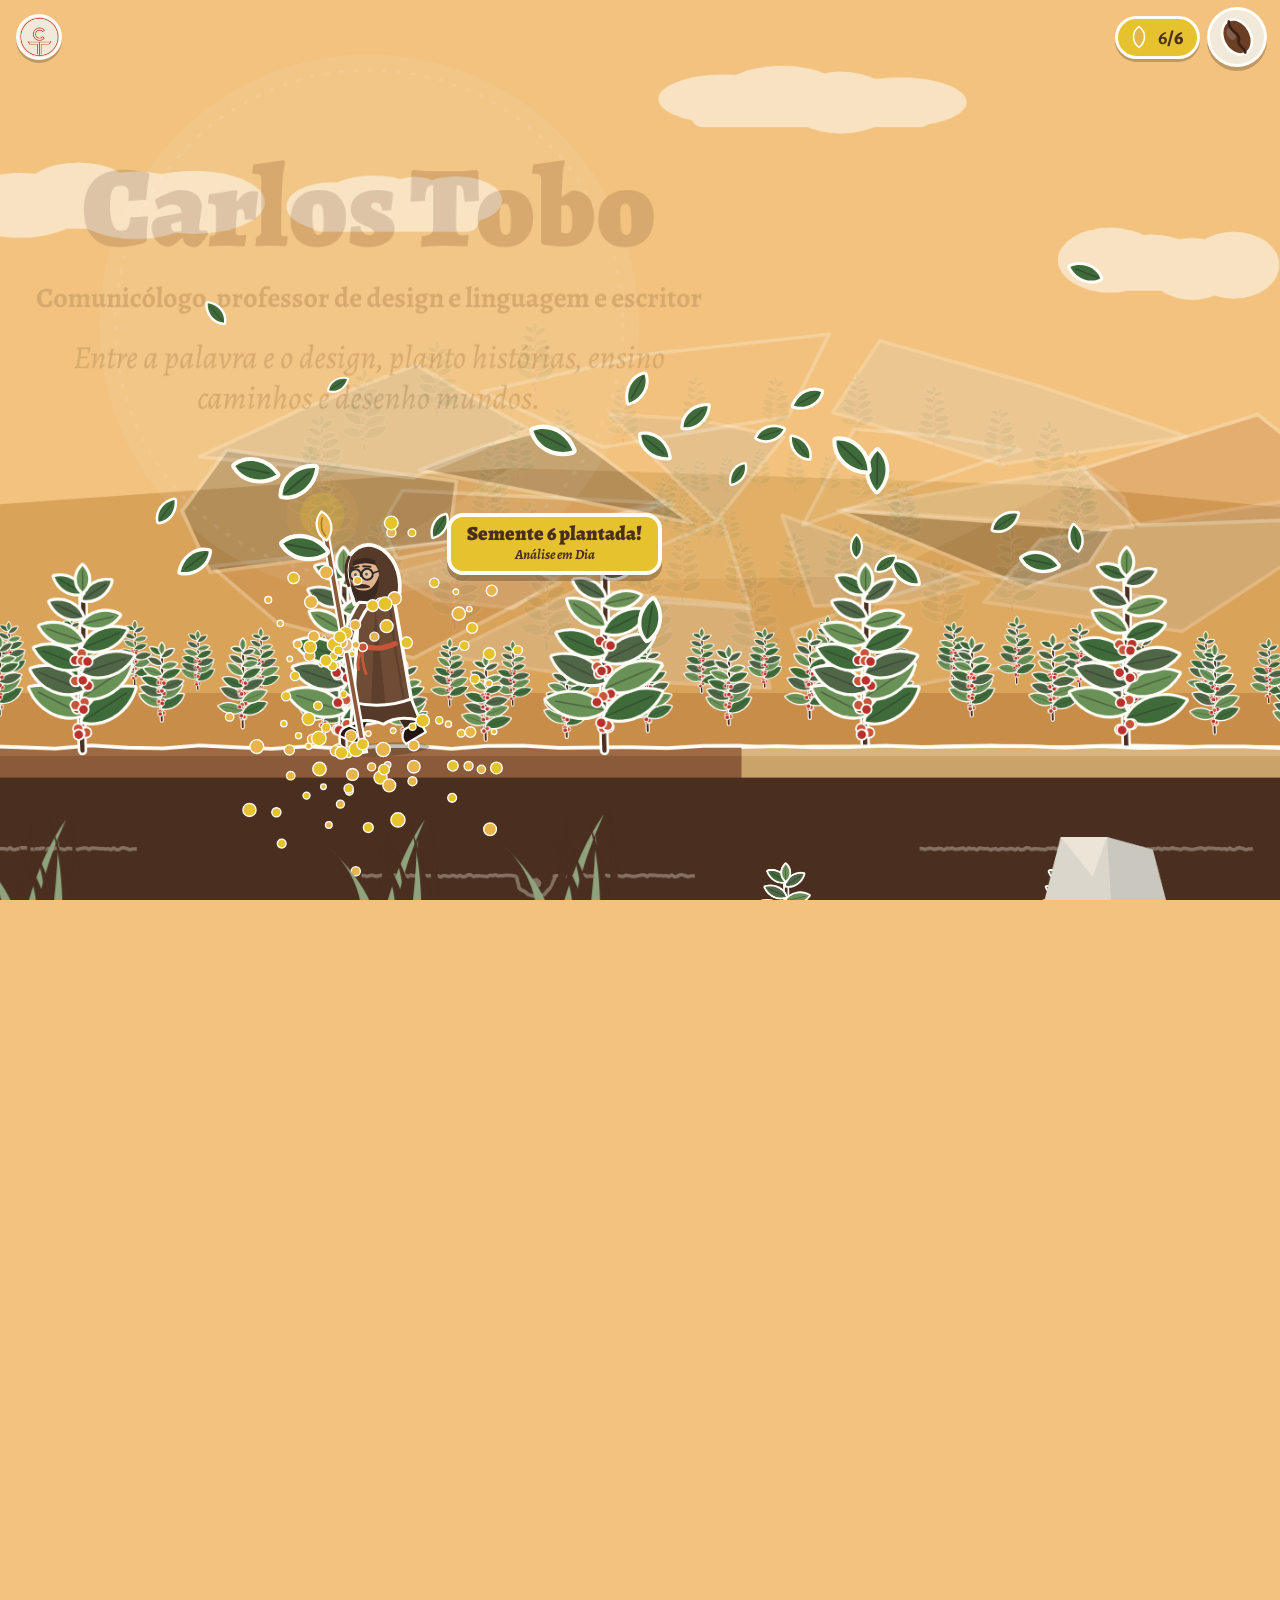
==== commit df52bdae: "Marca CT original (sem "visto", em vermelho) e xícara depois do formulário - A marca agora é o arqui" ====
--- a/index.html
+++ b/index.html
@@ -9,7 +9,7 @@
 <meta property="og:description" content="Entre a palavra e o design, planto histórias, ensino caminhos e desenho mundos.">
 <meta property="og:image" content="img/marca/livro-capa.png">
 <meta name="theme-color" content="#F2C27E">
-<link rel="icon" href="data:image/svg+xml,%3Csvg xmlns='http://www.w3.org/2000/svg' viewBox='0 0 100 100'%3E%3Ccircle cx='50' cy='50' r='46' fill='%23F1E9DA' stroke='%234A2F20' stroke-width='5'/%3E%3Cpath d='M62 24 A16 16 0 1 0 62 46' fill='none' stroke='%234A2F20' stroke-width='6' stroke-linecap='round'/%3E%3Cpath d='M24 56 L76 56 L70 64 L56 64 L56 90 M44 90 L44 64 L30 64 Z' fill='none' stroke='%234A2F20' stroke-width='5' stroke-linejoin='round'/%3E%3C/svg%3E">
+<link rel="icon" href="img/marca/ct.png" type="image/png">
 <link rel="preload" href="fontes/Alegreya.ttf" as="font" type="font/ttf" crossorigin>
 <link rel="stylesheet" href="css/style.css">
 </head>
--- a/css/style.css
+++ b/css/style.css
@@ -155,7 +155,7 @@
 #hud { position: fixed; top: 0; left: 0; right: 0; z-index: 10; display: flex; justify-content: space-between; align-items: center; padding: max(10px, env(safe-area-inset-top)) 16px 10px; pointer-events: none; }
 #hud > * { pointer-events: auto; }
 #marca { width: 46px; height: 46px; display: block; background: var(--osso); border-radius: 50%; border: 3px solid var(--branco); box-shadow: 0 3px 0 rgba(46, 29, 20, .25); }
-#marca svg { width: 100%; height: 100%; display: block; }
+#marca img, #marca svg { width: 100%; height: 100%; display: block; }
 .hud-dir { display: flex; gap: 10px; align-items: center; }
 #contador { display: flex; align-items: center; gap: 6px; background: var(--osso); border: 3px solid var(--branco); border-radius: 30px; padding: 5px 14px 5px 8px; font-size: 20px; font-weight: 800; box-shadow: 0 3px 0 rgba(46, 29, 20, .25); }
 #contador svg { width: 26px; height: 26px; }
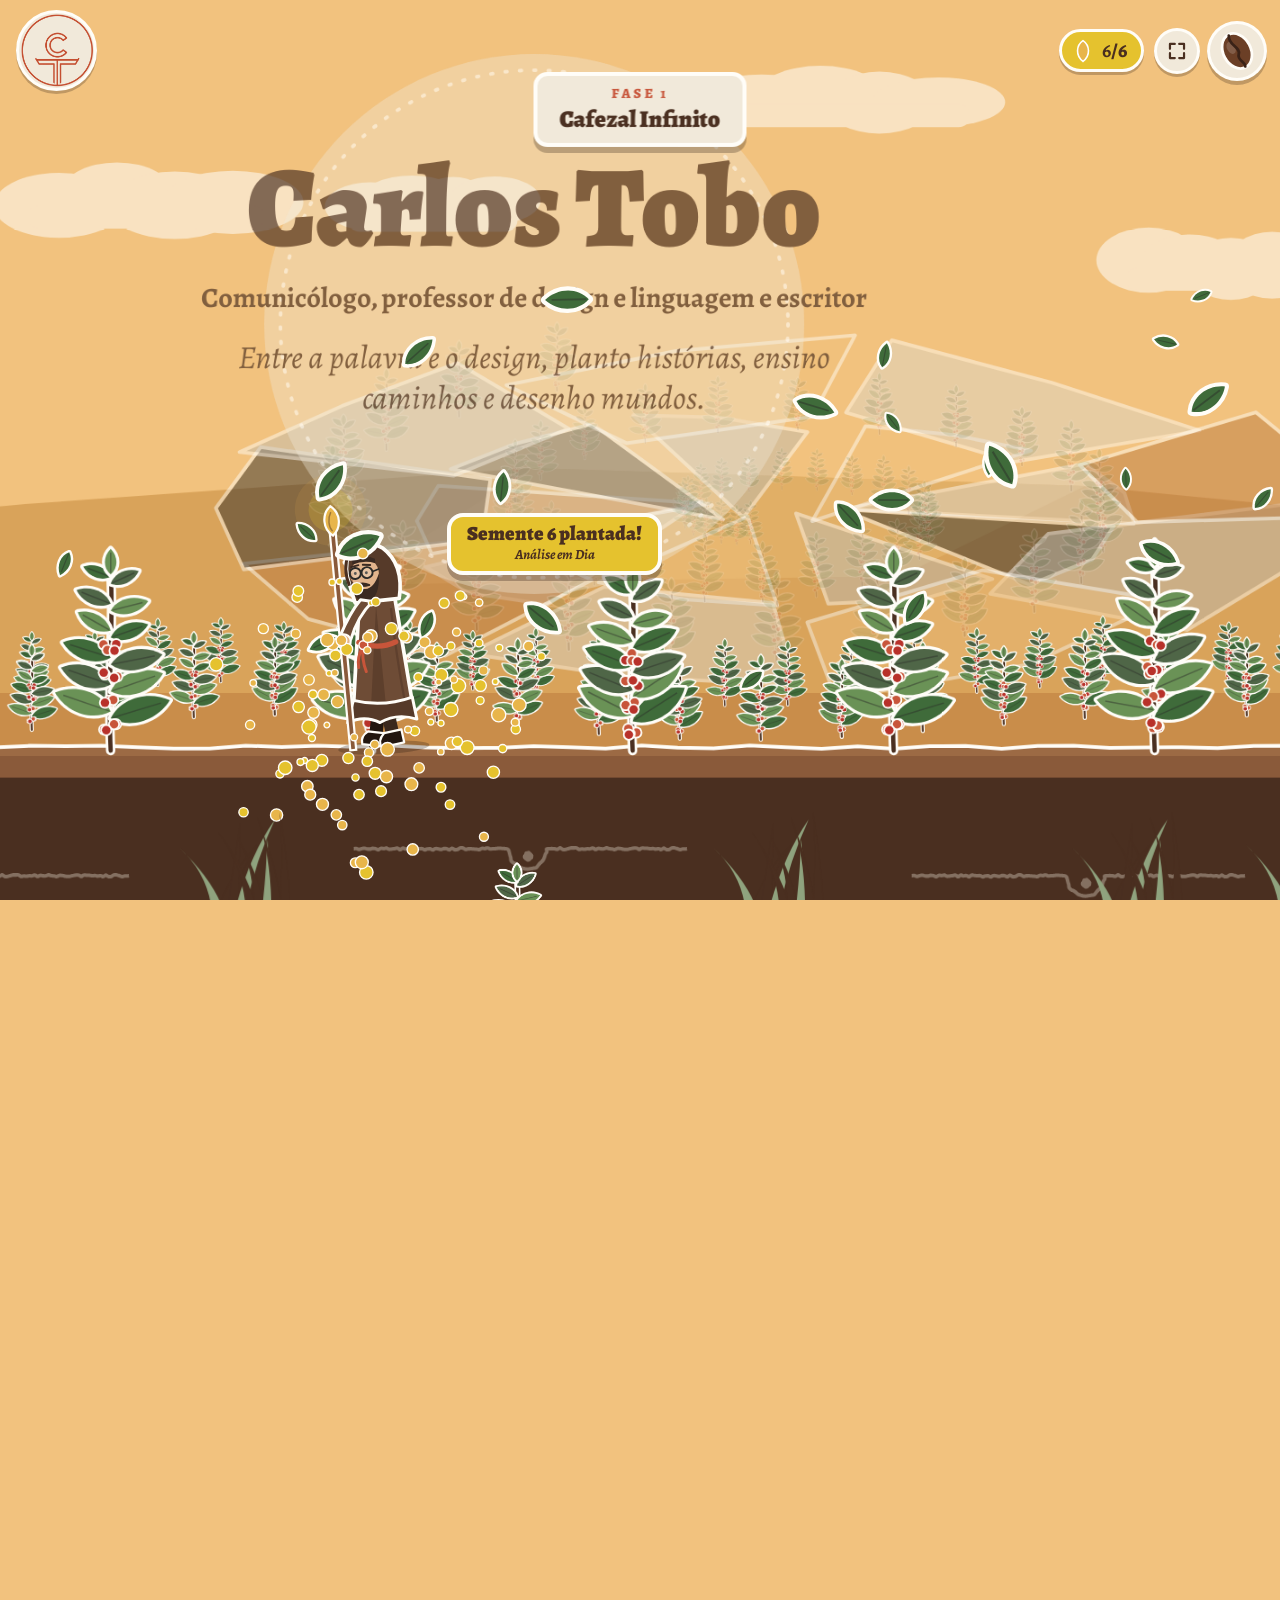
==== commit c13bab71: "Tela cheia no computador na primeira interação, com ícone para voltar ao navegador O navegador não d" ====
--- a/index.html
+++ b/index.html
@@ -39,6 +39,10 @@
       <span><b id="cont-n">0</b>/6</span>
     </div>
     <button id="btn-animacao" hidden>Ligar animações</button>
+    <button id="btn-tela" hidden aria-label="Ver em tela cheia" title="Ver em tela cheia">
+      <svg class="ico-abrir" viewBox="0 0 100 100" aria-hidden="true"><path d="M18 40 V18 H40 M60 18 H82 V40 M82 60 V82 H60 M40 82 H18 V60" fill="none" stroke="currentColor" stroke-width="10" stroke-linecap="round" stroke-linejoin="round"/></svg>
+      <svg class="ico-sair" viewBox="0 0 100 100" aria-hidden="true"><path d="M40 18 V40 H18 M82 40 H60 V18 M60 82 V60 H82 M18 60 H40 V82" fill="none" stroke="currentColor" stroke-width="10" stroke-linecap="round" stroke-linejoin="round"/></svg>
+    </button>
     <nav id="menu-grao" aria-label="Seções do caminho">
       <button id="grao-btn" aria-expanded="false" aria-controls="grao-lista" aria-label="Abrir menu de seções">
         <svg viewBox="0 0 100 100" aria-hidden="true"><g transform="rotate(-28 50 50)"><ellipse cx="50" cy="50" rx="30" ry="40" fill="#6B3F26" stroke="#FFFDF8" stroke-width="6"/><ellipse cx="42" cy="38" rx="9" ry="14" fill="#fff" opacity=".16"/><path d="M50 12 C38 30 62 46 50 58 C40 68 56 80 50 88" fill="none" stroke="#3A2217" stroke-width="6" stroke-linecap="round"/></g></svg>
@@ -50,10 +54,9 @@
 
 <div id="placa-fase" aria-hidden="true"><small>Fase 1</small><strong>Cafezal Infinito</strong></div>
 
-<div id="dica" aria-hidden="true">
-  <span class="dica-mouse"><span></span></span>
-  <span class="dica-texto">role para caminhar</span>
-</div>
+<div id="dica">
+  <span class="dica-mouse" aria-hidden="true"><span></span></span>
+  <span class="dica-texto" aria-hidden="true">role para caminhar</span></div>
 
 <div id="rolagem"></div>
 
--- a/css/style.css
+++ b/css/style.css
@@ -154,7 +154,7 @@
 /* ---------- HUD (em pixels reais) ---------- */
 #hud { position: fixed; top: 0; left: 0; right: 0; z-index: 10; display: flex; justify-content: space-between; align-items: center; padding: max(10px, env(safe-area-inset-top)) 16px 10px; pointer-events: none; }
 #hud > * { pointer-events: auto; }
-#marca { width: 46px; height: 46px; display: block; background: var(--osso); border-radius: 50%; border: 3px solid var(--branco); box-shadow: 0 3px 0 rgba(46, 29, 20, .25); }
+#marca { flex: none; margin-right: 8px; width: 81px; height: 81px;   /* 1,5 × o grão do menu (54 px) */ display: block; background: var(--osso); border-radius: 50%; border: 3px solid var(--branco); box-shadow: 0 3px 0 rgba(46, 29, 20, .25); }
 #marca img, #marca svg { width: 100%; height: 100%; display: block; }
 .hud-dir { display: flex; gap: 10px; align-items: center; }
 #contador { display: flex; align-items: center; gap: 6px; background: var(--osso); border: 3px solid var(--branco); border-radius: 30px; padding: 5px 14px 5px 8px; font-size: 20px; font-weight: 800; box-shadow: 0 3px 0 rgba(46, 29, 20, .25); }
@@ -165,7 +165,22 @@
 #btn-animacao { background: var(--osso); color: var(--terra); font-weight: 700; font-size: 14px; padding: 8px 12px; border-radius: 30px; border: 3px solid var(--branco); cursor: pointer; }
 #btn-animacao:hover { background: var(--amarelo); }
 #btn-animacao[hidden] { display: none; }
+#btn-tela { width: 46px; height: 46px; padding: 9px; border-radius: 50%; border: 3px solid var(--branco); background: var(--osso); color: var(--terra); cursor: pointer; box-shadow: 0 3px 0 rgba(46, 29, 20, .25); display: grid; place-items: center; }
+#btn-tela[hidden] { display: none; }
+#btn-tela svg { width: 100%; height: 100%; grid-area: 1 / 1; }
+#btn-tela .ico-sair, .tela-cheia #btn-tela .ico-abrir { display: none; }
+.tela-cheia #btn-tela .ico-sair { display: block; }
+.tela-cheia #btn-tela { background: var(--terra); color: var(--osso); }
+#btn-tela:hover { background: var(--amarelo); color: var(--terra); }
+#btn-tela:focus-visible { outline: 4px solid var(--roxo); outline-offset: 4px; }
 @media (max-width: 560px) { #btn-animacao { font-size: 12px; padding: 7px 9px; } }
+@media (max-width: 420px) {
+  #hud { padding-left: 12px; padding-right: 12px; }
+  .hud-dir { gap: 6px; }
+  #contador { font-size: 17px; padding: 4px 10px 4px 6px; }
+  #contador svg { width: 22px; height: 22px; }
+  #btn-animacao { font-size: 11px; padding: 6px 7px; max-width: 92px; line-height: 1.15; }
+}
 
 /* ---------- menu de grãos de café ---------- */
 #menu-grao { position: relative; }
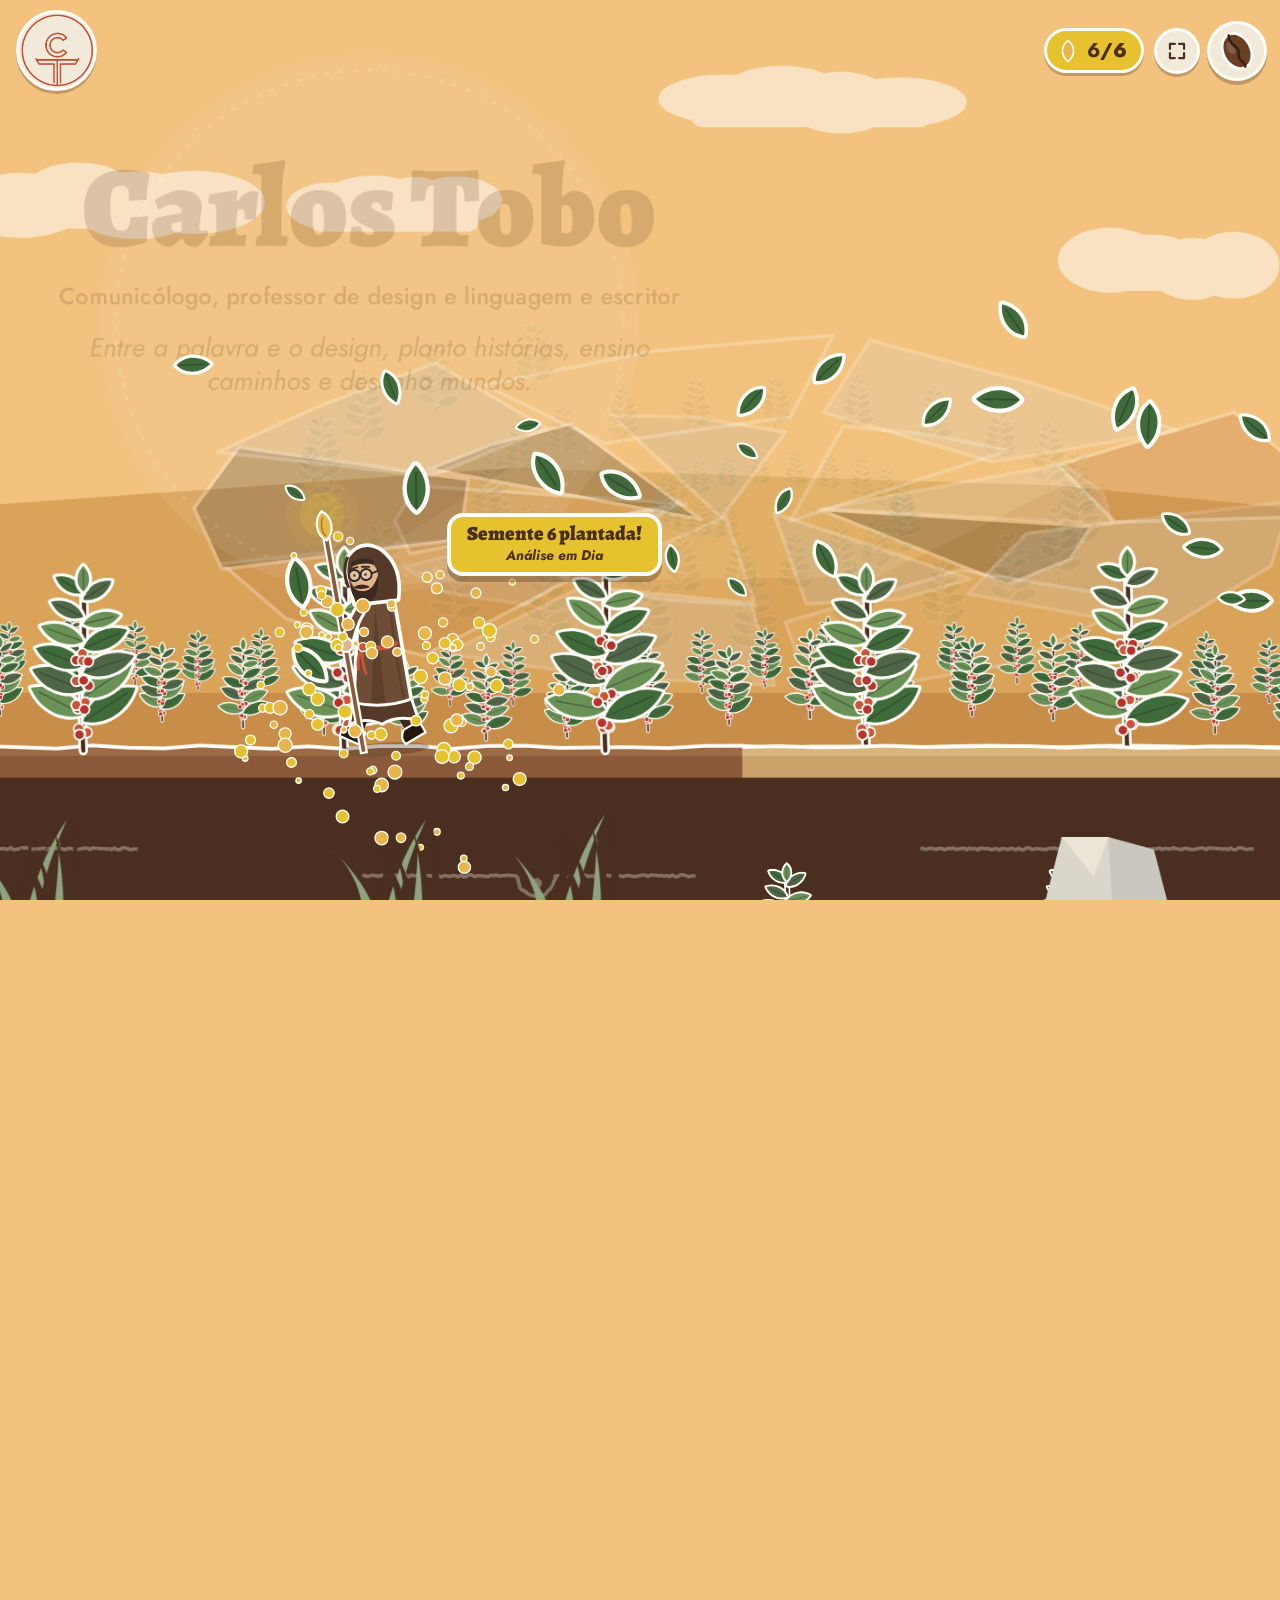
==== commit dae5afba: "Jost nos textos e parágrafos; Alegreya só nos títulos Co-Authored-By: Claude Opus 5.5 <noreply@anthr" ====
--- a/index.html
+++ b/index.html
@@ -11,6 +11,9 @@
 <meta name="theme-color" content="#F2C27E">
 <link rel="icon" href="img/marca/ct.png" type="image/png">
 <link rel="preload" href="fontes/Alegreya.ttf" as="font" type="font/ttf" crossorigin>
+<link rel="preconnect" href="https://fonts.googleapis.com">
+<link rel="preconnect" href="https://fonts.gstatic.com" crossorigin>
+<link rel="stylesheet" href="https://fonts.googleapis.com/css2?family=Jost:ital,wght@0,400..800;1,400..700&display=swap">
 <link rel="stylesheet" href="css/style.css">
 </head>
 <body>
--- a/css/style.css
+++ b/css/style.css
@@ -9,7 +9,11 @@
 }
 * { box-sizing: border-box; }
 html { scroll-behavior: auto; }
-body { margin: 0; background: #F2C27E; color: var(--terra); font-family: 'Alegreya', Georgia, serif; overflow-x: hidden; -webkit-font-smoothing: antialiased; }
+/* Jost (sem serifa, geométrica) nos textos; Alegreya, a fonte do livro, só nos títulos */
+:root { --fonte-texto: 'Jost', 'Segoe UI', system-ui, sans-serif; --fonte-titulo: 'Alegreya', Georgia, serif; }
+body { margin: 0; background: #F2C27E; color: var(--terra); font-family: var(--fonte-texto); overflow-x: hidden; -webkit-font-smoothing: antialiased; }
+.abertura .nome, #painel h2, .form-final h2, .titulo-bau, .tabua, .cartao-tempo strong, .fruto-nome, .rot-hab strong,
+.nivel, #placa-fase strong, .aviso-semente strong, .titulo-canteiro, .area-escolhida h3, #tip-cursos strong { font-family: var(--fonte-titulo); }
 button { font: inherit; color: inherit; }
 
 /* ---------- barras de rolagem na identidade do site ---------- */
@@ -53,16 +57,16 @@
 /* ---------- itens do mundo (em unidades: 1px aqui = 1/1000 da altura da tela) ---------- */
 .item { position: absolute; pointer-events: auto; text-align: center; display: flex; flex-direction: column; align-items: center; gap: 6px; }
 .item strong { font-weight: 800; }
-.local { font-style: italic; font-size: 19px; opacity: .85; }
+.local { font-style: italic; font-size: 17px; opacity: .85; }
 
 .abertura { pointer-events: none; gap: 0; }
 .abertura .nome { margin: 0; font-size: 128px; line-height: .95; font-weight: 900; letter-spacing: -1px; color: var(--terra); }
-.abertura .titulo { margin: 18px 0 0; font-size: 31px; font-weight: 700; color: var(--terra); max-width: 760px; }
-.abertura .frase { margin: 22px 0 0; font-size: 36px; font-style: italic; line-height: 1.25; max-width: 700px; }
+.abertura .titulo { margin: 18px 0 0; font-size: 26px; font-weight: 500; letter-spacing: .2px; color: var(--terra); max-width: 760px; }
+.abertura .frase { margin: 20px 0 0; font-size: 29px; font-style: italic; font-weight: 400; line-height: 1.3; max-width: 680px; }
 .abertura .pal { display: inline-block; }
 .abertura.estreito .nome { font-size: 84px; }
-.abertura.estreito .titulo { font-size: 25px; }
-.abertura.estreito .frase { font-size: 27px; }
+.abertura.estreito .titulo { font-size: 21px; }
+.abertura.estreito .frase { font-size: 22px; }
 
 .tabua { display: inline-flex; align-items: center; gap: 8px; background: #8A5A3A; color: var(--osso); border: 4px solid var(--branco); border-radius: 10px; padding: 8px 18px; font-size: 27px; font-weight: 800; box-shadow: var(--sombra); transform: rotate(-2deg); }
 .tabua .ico { width: 30px; height: 30px; background: var(--osso); border-radius: 50%; }
@@ -103,16 +107,16 @@
 .capa-livro { border: 6px solid var(--branco); border-radius: 6px; box-shadow: 0 14px 0 rgba(46, 29, 20, .3); transform: rotate(-3deg); }
 .final-texto { display: flex; flex-direction: column; gap: 12px; }
 .final-estreito .final-texto { align-items: stretch; width: 100%; gap: 9px; }
-.frase-livro { margin: 0 0 4px; font-size: 27px; font-style: italic; font-weight: 700; line-height: 1.2; }
-.final-estreito .frase-livro { font-size: 21px; }
+.frase-livro { margin: 0 0 4px; font-size: 23px; font-style: italic; font-weight: 500; line-height: 1.2; }
+.final-estreito .frase-livro { font-size: 18px; }
 .final-estreito { gap: 10px; }
-.cta { display: flex; align-items: center; gap: 12px; min-height: 58px; padding: 8px 20px 8px 12px; background: var(--terracota); color: var(--branco); text-decoration: none; border: 4px solid var(--branco); border-radius: 16px; box-shadow: var(--sombra); font-size: 23px; font-weight: 800; line-height: 1.05; transition: transform .2s, background .2s; }
+.cta { display: flex; align-items: center; gap: 12px; min-height: 58px; padding: 8px 20px 8px 12px; background: var(--terracota); color: var(--branco); text-decoration: none; border: 4px solid var(--branco); border-radius: 16px; box-shadow: var(--sombra); font-size: 20px; font-weight: 600; line-height: 1.1; transition: transform .2s, background .2s; }
 .cta svg { width: 38px; height: 38px; flex: none; }
-.cta small { display: block; font-size: 16px; font-weight: 600; font-style: italic; opacity: .9; }
+.cta small { display: block; font-size: 14px; font-weight: 400; font-style: italic; opacity: .9; }
 .cta:hover, .cta:focus-visible { transform: translateY(-3px) rotate(-1deg); background: #A9432B; }
 .cta-insta { background: var(--roxo); }
 .cta-insta:hover, .cta-insta:focus-visible { background: #3A1F47; }
-.final-estreito .cta { min-height: 52px; font-size: 20px; padding-top: 5px; padding-bottom: 5px; }
+.final-estreito .cta { min-height: 52px; font-size: 18px; padding-top: 5px; padding-bottom: 5px; }
 .final-estreito .final-texto { gap: 7px; }
 .final-estreito .cta { text-align: left; }
 .cta-msg[hidden] { display: none; }
@@ -126,8 +130,8 @@
 .form-final { width: 100%; margin: 0; gap: 10px; text-align: left; background: var(--osso); border: 5px solid var(--branco); border-radius: 18px; padding: 16px 20px 14px; box-shadow: 0 10px 0 rgba(46, 29, 20, .28); }
 .form-final h2 { margin: 0; font-size: 34px; line-height: 1; font-weight: 900; }
 .form-final .painel-cat { font-size: 15px; }
-.form-final .form-intro { margin: 0; font-size: 19px; font-style: italic; line-height: 1.3; }
-.form-final label { font-size: 19px; }
+.form-final .form-intro { margin: 0; font-size: 17px; font-style: italic; line-height: 1.3; }
+.form-final label { font-size: 17px; font-weight: 600; }
 .form-final input, .form-final textarea { font-size: 20px; padding: 8px 12px; }   /* 20 unidades: no celular fica >= 16px e o iPhone não dá zoom */
 .form-final textarea { min-height: 0; }
 .form-final .cta { font-size: 22px; min-height: 52px; }
@@ -251,8 +255,8 @@
 .painel-cat { margin: 0; font-size: 14px; font-weight: 800; text-transform: uppercase; letter-spacing: 2px; color: var(--terracota); }
 #painel h2 { margin: 4px 0 10px; font-size: clamp(26px, 5vw, 36px); line-height: 1.08; font-weight: 900; }
 .painel-local { margin: -4px 0 12px; font-style: italic; font-size: 19px; }
-.painel-texto { font-size: 19px; line-height: 1.45; }
-.painel-lista { padding-left: 20px; font-size: 18px; line-height: 1.45; }
+.painel-texto { font-size: 17px; line-height: 1.55; }
+.painel-lista { padding-left: 20px; font-size: 16px; line-height: 1.55; }
 .painel-lista li { margin-bottom: 6px; }
 /* ---------- insígnias do baú e a dica com os cursos ---------- */
 .rot-insignia { visibility: hidden; }
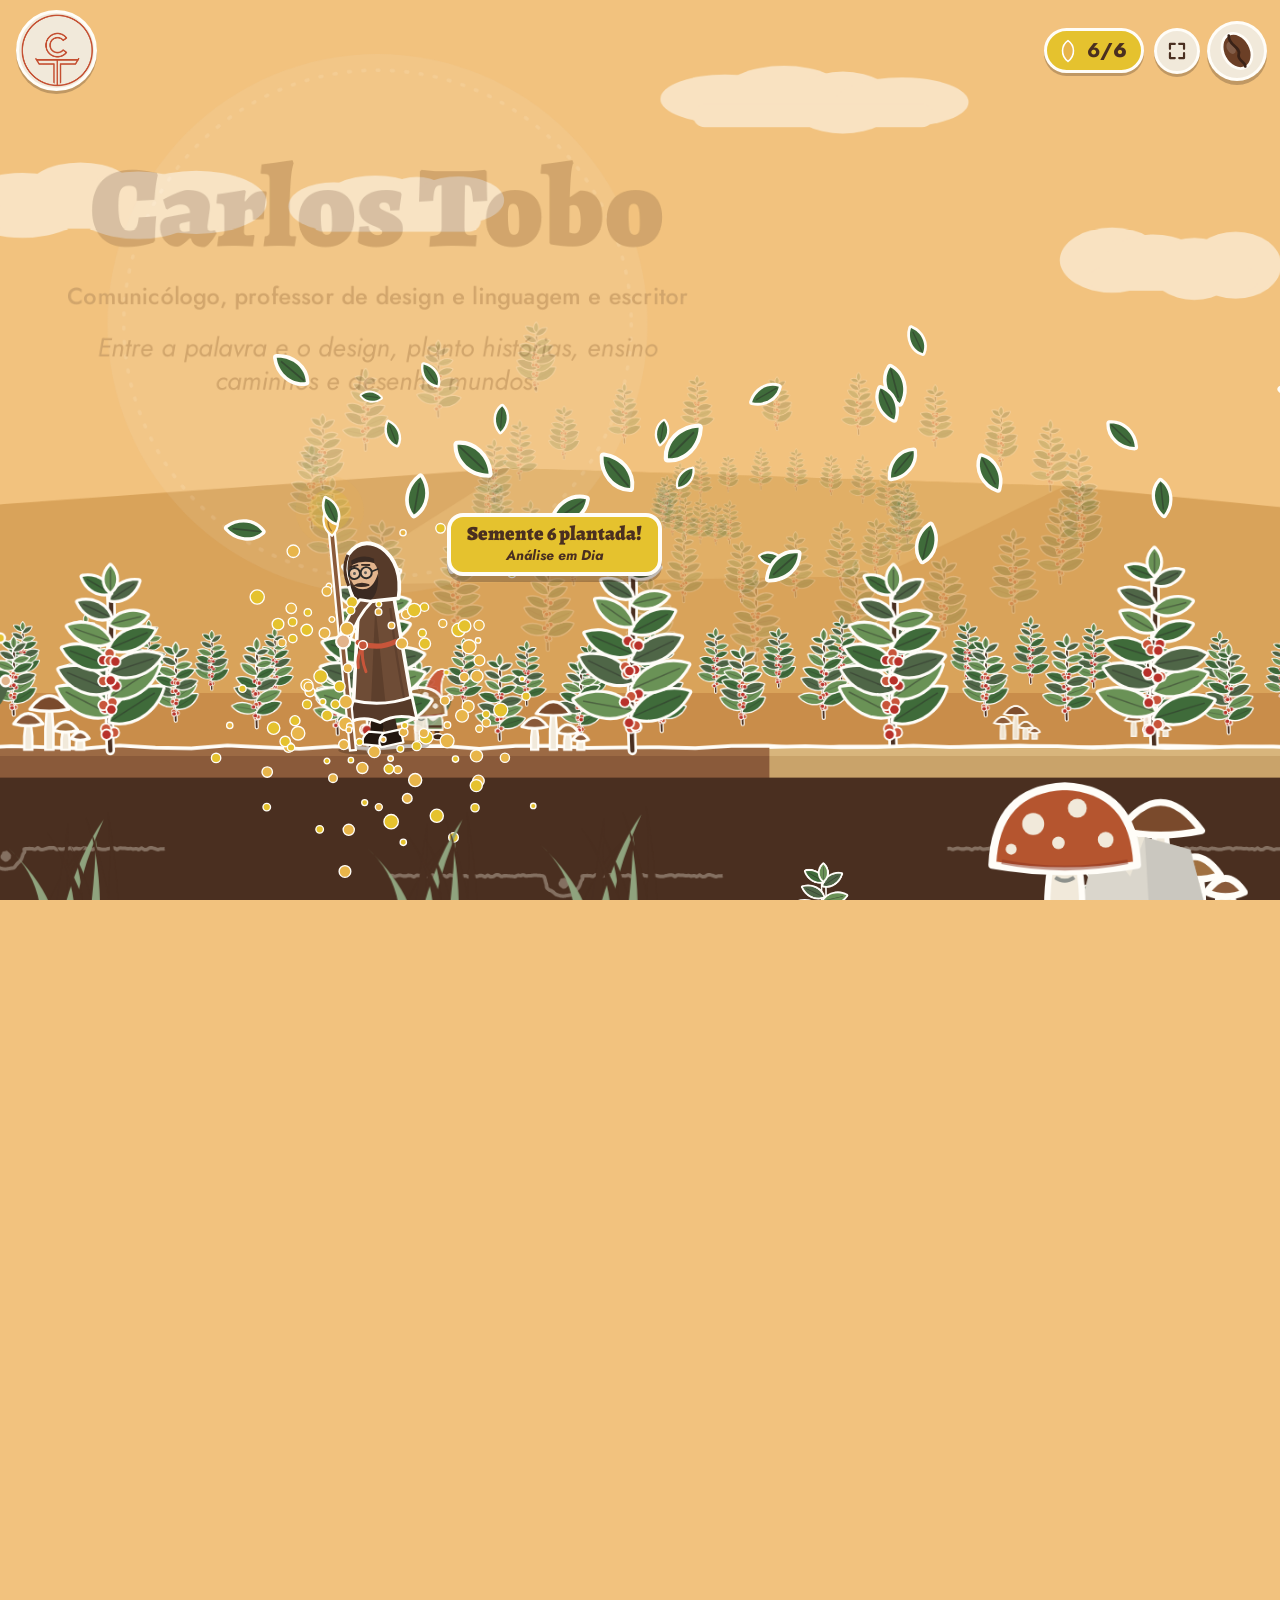
==== commit 3b38abe0: "Parallax nos duendes e cogumelos: três profundidades - Camada nova ao fundo (anda a 78% da velocidad" ====
--- a/index.html
+++ b/index.html
@@ -26,6 +26,7 @@
   <div class="camada" id="c-longe" aria-hidden="true"></div>
   <div class="camada" id="c-ceu-info"></div>
   <div class="camada" id="c-meio" aria-hidden="true"></div>
+  <div class="camada" id="c-perto" aria-hidden="true"></div>
   <div class="camada" id="c-borboletas" aria-hidden="true"></div>
   <div class="camada" id="c-chao" aria-hidden="true"></div>
   <div class="camada" id="c-info"></div>
--- a/css/style.css
+++ b/css/style.css
@@ -13,7 +13,7 @@
 :root { --fonte-texto: 'Jost', 'Segoe UI', system-ui, sans-serif; --fonte-titulo: 'Alegreya', Georgia, serif; }
 body { margin: 0; background: #F2C27E; color: var(--terra); font-family: var(--fonte-texto); overflow-x: hidden; -webkit-font-smoothing: antialiased; }
 .abertura .nome, #painel h2, .form-final h2, .titulo-bau, .tabua, .cartao-tempo strong, .fruto-nome, .rot-hab strong,
-.nivel, #placa-fase strong, .aviso-semente strong, .titulo-canteiro, .area-escolhida h3, #tip-cursos strong { font-family: var(--fonte-titulo); }
+.nivel, #placa-fase strong, .aviso-semente strong, .titulo-canteiro, #tip-cursos strong { font-family: var(--fonte-titulo); }
 button { font: inherit; color: inherit; }
 
 /* ---------- barras de rolagem na identidade do site ---------- */
@@ -52,6 +52,15 @@
 .reflexo { animation: brilha 3s ease-in-out infinite alternate; }
 @keyframes brilha { from { opacity: .4; } to { opacity: 1; } }
 .sem-halo { animation: pulsa 1.6s ease-in-out infinite; transform-box: fill-box; transform-origin: center; }
+/* duendes: um espia de trás da pedra, outro acena, todos piscam */
+.duende-espia { animation: espiar 6.5s ease-in-out infinite; }
+@keyframes espiar { 0%, 30% { transform: translateY(95px); } 42%, 72% { transform: translateY(-40px); } 76% { transform: translateY(-46px); } 86%, 100% { transform: translateY(95px); } }
+.braco-acena { transform-box: fill-box; transform-origin: 15% 95%; animation: acenar 1.4s ease-in-out infinite; }
+@keyframes acenar { 0%, 100% { transform: rotate(8deg); } 50% { transform: rotate(-28deg); } }
+.olhos-duende { transform-box: fill-box; transform-origin: center; animation: piscar-duende 4.5s infinite; }
+@keyframes piscar-duende { 0%, 93%, 100% { transform: scaleY(1); } 96% { transform: scaleY(.1); } }
+.reduzido .duende-espia { animation: none; transform: translateY(-40px); }
+.reduzido .braco-acena, .reduzido .olhos-duende { animation: none; }
 @keyframes pulsa { 50% { transform: scale(1.35); opacity: .12; } }
 
 /* ---------- itens do mundo (em unidades: 1px aqui = 1/1000 da altura da tela) ---------- */
@@ -274,10 +283,6 @@
 #tip-cursos em { display: block; margin-top: 6px; font-size: 12px; opacity: .75; }
 @media (min-width: 700px) { #tip-cursos:has(ul.duas) { width: min(560px, calc(100vw - 20px)); } }
 @media (max-width: 699px) { #tip-cursos ul.duas { columns: 1; } }
-.area-escolhida { background: rgba(255, 253, 248, .7); border-left: 8px solid var(--cor-area); border-radius: 10px; padding: 8px 14px; margin: 6px 0 14px; }
-.area-escolhida h3 { margin: 4px 0 6px; font-size: 22px; }
-.area-escolhida ul { margin: 0; padding-left: 18px; font-size: 16px; }
-.area-escolhida li small { margin-left: 6px; opacity: .7; font-style: italic; }
 
 /* ---------- carrossel dos projetos ---------- */
 .carrossel { margin: 8px 0 10px; border: 4px solid var(--branco); border-radius: 14px; overflow: hidden; background: var(--terra); }
@@ -309,9 +314,16 @@
 #painel .cta { display: inline-flex; margin-top: 4px; font-size: 20px; }
 
 .barras { display: flex; flex-direction: column; gap: 9px; margin: 10px 0 4px; }
-.barra { display: grid; grid-template-columns: minmax(150px, 210px) 1fr auto; gap: 10px; align-items: center; font-size: 16px; font-weight: 700; }
+.barra { width: calc(100% + 12px); border: 0; background: none; padding: 4px 6px; margin: 0 -6px; border-radius: 10px; cursor: pointer; text-align: left; color: inherit; font: inherit; display: grid; grid-template-columns: minmax(150px, 210px) 1fr auto; gap: 10px; align-items: center; font-size: 16px; font-weight: 700; }
 .barra-nome { display: flex; align-items: center; gap: 6px; }
 .barra-nome svg { width: 26px; height: 26px; flex: none; }
+.barra:hover { background: rgba(74, 47, 32, .07); }
+.barra[aria-pressed="true"] { background: rgba(74, 47, 32, .1); }
+.barra[aria-pressed="true"] .barra-nome { text-decoration: underline; text-underline-offset: 4px; }
+.barra:focus-visible { outline: 3px solid var(--roxo); outline-offset: 2px; }
+.filtro-ativo { margin: 0 0 8px; font-size: 15px; font-weight: 600; }
+.filtro-limpar { border: 0; background: none; padding: 0; margin-left: 6px; color: var(--terracota); font: inherit; font-weight: 700; text-decoration: underline; cursor: pointer; }
+.periodo[hidden], .periodo li[hidden], .filtro-ativo[hidden] { display: none; }
 .barra-trilho { height: 16px; background: rgba(74, 47, 32, .12); border-radius: 10px; overflow: hidden; }
 .barra-valor { display: block; height: 100%; border-radius: 10px; }
 .barra-num { font-weight: 900; font-size: 18px; min-width: 70px; }
